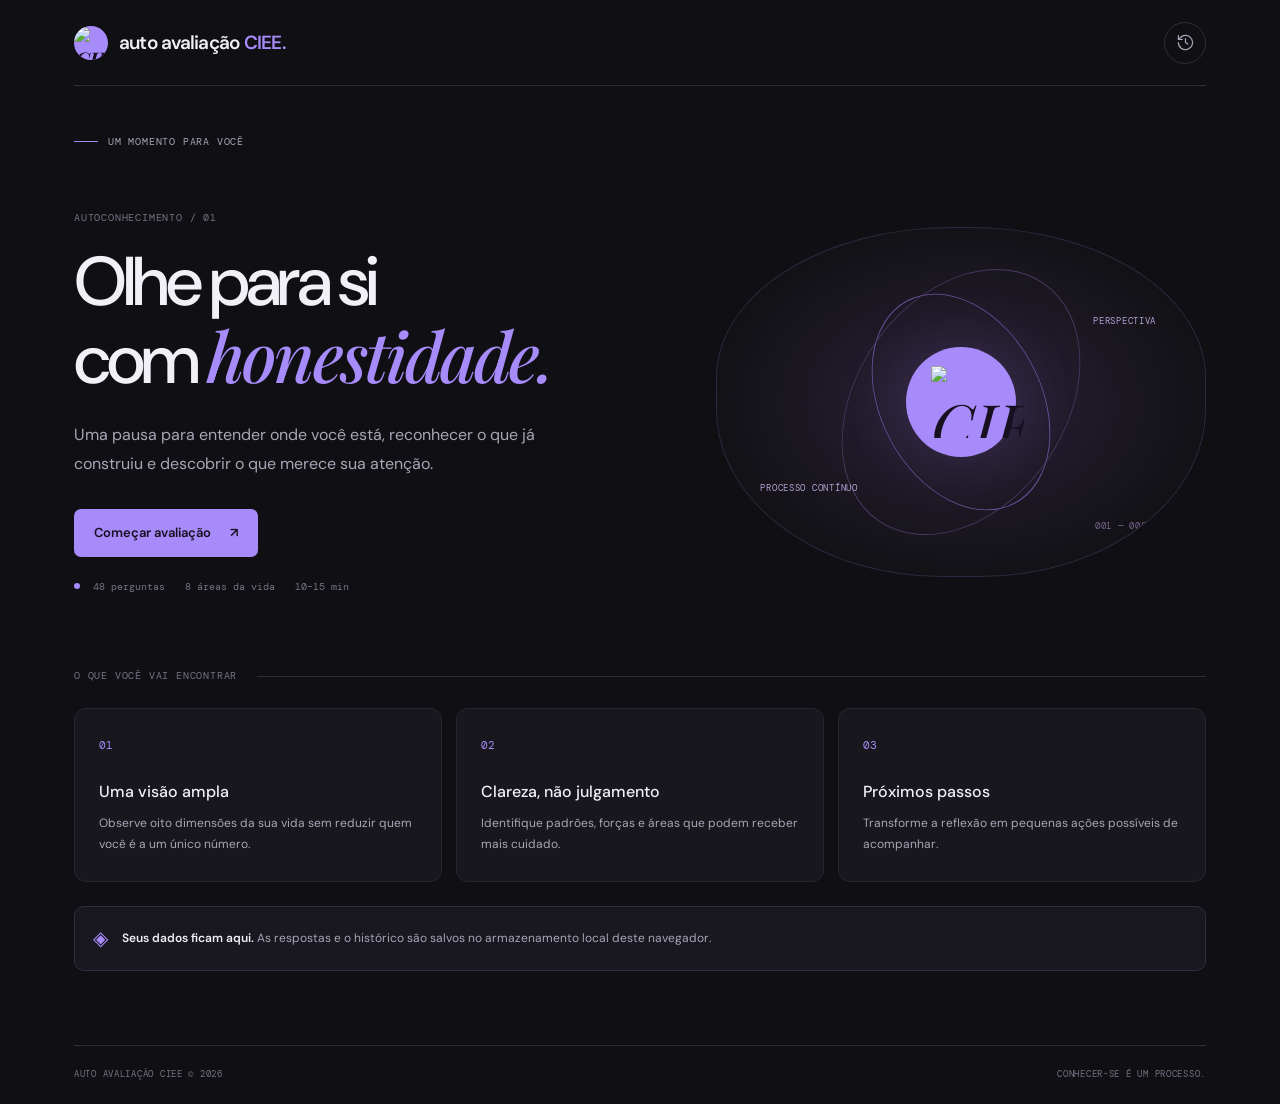
==== index.html @ 891107b3 "Add files via upload" ====
<!doctype html>
<html lang="pt-BR">
<head>
  <meta charset="utf-8">
  <meta name="viewport" content="width=device-width, initial-scale=1">
  <meta name="theme-color" content="#101114">
  <meta name="description" content="Auto avaliação CIEE: uma ferramenta para reflexão, autoconhecimento e desenvolvimento pessoal.">
<link rel="shortcut icon" type="image/x-icon" href="assets/favicon.png">
  <title>Auto avaliação CIEE</title>

  <link rel="stylesheet" href="style.css">
</head>

<body>
  <div class="app-shell">

    <!-- CABEÇALHO -->
    <header class="topbar">
      <a
        class="brand"
        href="#"
        id="brand-home"
        aria-label="Auto avaliação CIEE, início"
      >
                            <div class="art-main-circle">
                        <div class="brand-mark ">
                            <img src="assets/ciee-logo.png" alt="CIEE">
                        </div>
                    </div>
        <span>auto avaliação<span class="brand-dot"> CIEE.</span></span>
      </a>

      <button
        class="icon-button"
        id="history-shortcut"
        type="button"
        aria-label="Ver histórico"
        title="Histórico"
      >
        <svg viewBox="0 0 24 24" aria-hidden="true">
          <path d="M3 12a9 9 0 1 0 2.64-6.36L3 8"/>
          <path d="M3 3v5h5M12 7v5l3 2"/>
        </svg>
      </button>
    </header>

    <!-- CONTEÚDO PRINCIPAL -->
    <main id="app" tabindex="-1">

      <!-- TELA INICIAL -->
      <section
        class="view active"
        id="home-view"
        aria-labelledby="home-title"
      >
        <div class="eyebrow">
          <span class="eyebrow-line"></span>
          UM MOMENTO PARA VOCÊ
        </div>

        <div class="hero">

          <div class="hero-copy">
            <p class="overline">AUTOCONHECIMENTO / 01</p>

            <h1 id="home-title">
              Olhe para si<br>
              com <em>honestidade.</em>
            </h1>

            <p class="hero-description">
              Uma pausa para entender onde você está, reconhecer o que já
              construiu e descobrir o que merece sua atenção.
            </p>

            <button
              class="button button-primary"
              id="start-button"
              type="button"
            >
              Começar avaliação
              <span aria-hidden="true">↗</span>
            </button>

            <div class="meta-row">
              <span>
                <span class="meta-dot"></span>
                48 perguntas
              </span>

              <span>8 áreas da vida</span>
              <span>10–15 min</span>
            </div>
          </div>

          <!-- ELEMENTO VISUAL -->
          <div class="hero-art" aria-hidden="true">
            <div class="art-orbit orbit-one"></div>
            <div class="art-orbit orbit-two"></div>

                    <div class="art-main-circle">
                        <div class="art-core">
                            <img src="assets/ciee-logo.png" alt="CIEE">
                        </div>
                    </div>


            <span class="art-label label-top">PERSPECTIVA</span>
            <span class="art-label label-bottom">PROCESSO CONTÍNUO</span>
            <span class="art-index">001 — 008</span>
          </div>

        </div>

        <!-- BENEFÍCIOS -->
        <div class="section-divider">
          <span>O QUE VOCÊ VAI ENCONTRAR</span>
          <span class="divider-line"></span>
        </div>

        <div class="feature-grid">

          <article class="feature-card">
            <span class="feature-number">01</span>
            <h3>Uma visão ampla</h3>
            <p>
              Observe oito dimensões da sua vida sem reduzir quem você é
              a um único número.
            </p>
          </article>

          <article class="feature-card">
            <span class="feature-number">02</span>
            <h3>Clareza, não julgamento</h3>
            <p>
              Identifique padrões, forças e áreas que podem receber
              mais cuidado.
            </p>
          </article>

          <article class="feature-card">
            <span class="feature-number">03</span>
            <h3>Próximos passos</h3>
            <p>
              Transforme a reflexão em pequenas ações possíveis
              de acompanhar.
            </p>
          </article>

        </div>

        <!-- PRIVACIDADE -->
        <div class="privacy-note">
          <span class="privacy-icon">◈</span>

          <p>
            <strong>Seus dados ficam aqui.</strong>
            As respostas e o histórico são salvos no armazenamento local
            deste navegador.
          </p>
        </div>

      </section>

      <!-- TELA DE AVALIAÇÃO -->
      <section
        class="view"
        id="quiz-view"
        aria-labelledby="question-title"
      >

        <div class="quiz-topline">
          <button
            class="text-button"
            id="exit-quiz"
            type="button"
          >
            ← Sair da avaliação
          </button>

          <span class="quiz-counter" id="quiz-counter">
            01 <span>/ 48</span>
          </span>
        </div>

        <!-- PROGRESSO -->
        <div class="progress-track">
          <div class="progress-fill" id="progress-fill"></div>
        </div>

        <div class="quiz-category-row">
          <span class="category-tag" id="category-tag">
            DISCIPLINA
          </span>

          <span class="question-step" id="question-step">
            ETAPA 01 / 08
          </span>
        </div>

        <!-- PERGUNTA -->
        <div class="question-content">
          <p class="overline">REFLITA ANTES DE RESPONDER</p>

          <h1 id="question-title">
            Pergunta da avaliação
          </h1>

          <p class="question-hint" id="question-hint">
            Pense no seu comportamento habitual, não apenas no seu melhor
            ou pior dia.
          </p>
        </div>

        <!-- ALTERNATIVAS -->
        <div
          class="options-list"
          id="options-list"
          role="group"
          aria-labelledby="question-title"
        ></div>

        <!-- CONTROLES -->
        <div class="quiz-footer">

          <button
            class="button button-secondary"
            id="previous-button"
            type="button"
          >
            ← Anterior
          </button>

          <span class="autosave-label">
            <span class="meta-dot"></span>
            Resposta salva nesta sessão
          </span>

          <button
            class="button button-primary"
            id="next-button"
            type="button"
            disabled
          >
            Próxima
            <span aria-hidden="true">→</span>
          </button>

        </div>

        <p class="quiz-footnote">
          Não existem respostas perfeitas. Escolha a alternativa que
          melhor representa sua realidade.
        </p>

      </section>

      <!-- TELA DE RESULTADOS -->
      <section
        class="view"
        id="results-view"
        aria-labelledby="results-title"
      >

        <div class="results-heading">

          <div>
            <div class="eyebrow">
              <span class="eyebrow-line"></span>
              SUA REFLEXÃO, EM PERSPECTIVA
            </div>

            <p class="overline">RELATÓRIO PESSOAL</p>

            <h1 id="results-title">
              Um retrato do<br>
              <em>seu momento.</em>
            </h1>
          </div>

          <button
            class="button button-secondary print-button"
            id="print-results"
            type="button"
          >
            Imprimir / PDF ↗
          </button>

        </div>

        <!-- PONTUAÇÃO E GRÁFICO -->
        <div class="score-layout">

          <article class="score-card">
            <p class="card-kicker">ÍNDICE GERAL</p>

            <div class="score-number">
              <span id="overall-score">—</span>
              <small>/100</small>
            </div>

            <div class="score-meter">
              <div id="overall-meter"></div>
            </div>

            <h2 id="overall-label">Resultado</h2>

            <p id="overall-summary" class="muted-copy"></p>

            <p class="score-disclaimer">
              Este índice resume suas respostas; não é um diagnóstico
              nem uma medida definitiva de quem você é.
            </p>
          </article>

          <article class="chart-card">

            <div class="card-heading">
              <div>
                <p class="card-kicker">VISÃO POR ÁREA</p>
                <h2>Onde você está</h2>
              </div>

              <span class="chart-caption">0—100</span>
            </div>

            <div
              class="category-bars"
              id="category-bars"
            ></div>

          </article>

        </div>

        <!-- ANÁLISE DOS RESULTADOS -->
        <div class="section-divider">
          <span>LEITURA DOS RESULTADOS</span>
          <span class="divider-line"></span>
        </div>

        <div class="insight-grid">

          <!-- PONTOS FORTES -->
          <article class="insight-card strengths-card">
            <div class="insight-icon">↗</div>

            <p class="card-kicker">PONTOS FORTES</p>

            <h2>O que já funciona</h2>

            <div id="strengths-list"></div>
          </article>

          <!-- PONTOS DE ATENÇÃO -->
          <article class="insight-card focus-card">
            <div class="insight-icon">◎</div>

            <p class="card-kicker">PONTOS DE ATENÇÃO</p>

            <h2>Onde investir energia</h2>

            <div id="focus-list"></div>
          </article>

        </div>

        <!-- PLANO DE MELHORIA -->
        <div class="section-divider">
          <span>SEU PLANO DE MELHORIA</span>
          <span class="divider-line"></span>
        </div>

        <div class="plan-intro">
          <h2>
            Pequenos passos.<br>
            <em>Progresso real.</em>
          </h2>

          <p>
            Use estas sugestões como ponto de partida. Escolha o que faz
            sentido para sua realidade e adapte sem culpa.
          </p>
        </div>

        <div
          class="action-list"
          id="action-list"
        ></div>

        <!-- AÇÕES DOS RESULTADOS -->
        <div class="results-actions">

          <button
            class="button button-primary"
            id="save-new-evaluation"
            type="button"
          >
            Salvar e fazer nova avaliação ↗
          </button>

          <button
            class="button button-secondary"
            id="history-button"
            type="button"
          >
            Ver histórico
          </button>

          <button
            class="text-button"
            id="retake-button"
            type="button"
          >
            Refazer esta avaliação
          </button>

        </div>

      </section>

      <!-- TELA DE HISTÓRICO -->
      <section
        class="view"
        id="history-view"
        aria-labelledby="history-title"
      >

        <div class="eyebrow">
          <span class="eyebrow-line"></span>
          SEU CAMINHO
        </div>

        <div class="history-heading">

          <div>
            <p class="overline">REGISTROS LOCAIS</p>

            <h1 id="history-title">
              Seu histórico<br>
              <em>de evolução.</em>
            </h1>
          </div>

          <button
            class="text-button"
            id="back-home"
            type="button"
          >
            ← Início
          </button>

        </div>

        <p class="hero-description history-description">
          Compare seus registros ao longo do tempo. Uma avaliação é
          apenas um recorte; a evolução aparece na continuidade.
        </p>

        <!-- RESUMO DO HISTÓRICO -->
        <div
          class="history-summary"
          id="history-summary"
        ></div>

        <!-- REGISTROS -->
        <div
          class="history-list"
          id="history-list"
        ></div>

        <!-- AÇÕES DO HISTÓRICO -->
        <div class="history-bottom">

          <button
            class="button button-primary"
            id="history-new-evaluation"
            type="button"
          >
            Nova avaliação ↗
          </button>

          <button
            class="button button-secondary danger-button"
            id="clear-history"
            type="button"
          >
            Apagar histórico
          </button>

        </div>

        <p class="history-warning">
          O histórico fica neste navegador e pode ser apagado se os dados
          do site forem limpos. Não armazene informações sensíveis.
        </p>

      </section>

    </main>

    <!-- RODAPÉ -->
    <footer class="site-footer">
      <span>
        AUTO AVALIAÇÃO CIEE ©
        <span id="year"></span>
      </span>

      <span>CONHECER-SE É UM PROCESSO.</span>
    </footer>

  </div>

  <!-- NOTIFICAÇÕES -->
  <div
    class="toast"
    id="toast"
    role="status"
    aria-live="polite"
  ></div>

  <!-- JAVASCRIPT -->
  <script src="script.js"></script>

</body>
</html>
---- style.css ----
@import url('https://fonts.googleapis.com/css2?family=DM+Mono:wght@400;500&family=DM+Sans:wght@400;500;600;700&family=Playfair+Display:ital,wght@0,500;0,600;1,500;1,600&display=swap');

:root {
  --bg: #101014;
  --panel: #18171e;
  --panel-2: #211e29;
  --line: #302b3a;

  --text: #f2eff7;
  --muted: #aaa4b5;
  --quiet: #777183;

  --accent: #a78bfa;
  --accent-ink: #171020;

  --danger: #e7a39b;
  --radius: 18px;

  color-scheme: dark;
}

* {
  box-sizing: border-box;
}

html {
  scroll-behavior: smooth;
}

body {
  margin: 0;
  background: var(--bg);
  color: var(--text);
  font-family: 'DM Sans', sans-serif;
  font-size: 15px;
  line-height: 1.55;
  -webkit-font-smoothing: antialiased;
}
.brand-mark {
  width: 38px;
  height: 38px;
  display: grid;
  place-items: center;
  background: transparent;
  border-radius: 0;
  overflow: hidden;
}

.brand-mark img {
  display: block;
  width: 100%;
  height: 100%;
  object-fit: contain;
}

.art-core {
  width: 110px;
  height: 110px;
  border-radius: 50%;
  background: var(--accent);
  display: grid;
  place-items: center;
  box-shadow: 0 0 75px #a78bfa22;
  z-index: 1;
}

.art-core img {
  width: 65%;
  height: 65%;
  object-fit: contain;
}
button,
a {
  font: inherit;
}

button {
  cursor: pointer;
}

button:focus-visible,
a:focus-visible {
  outline: 2px solid var(--accent);
  outline-offset: 4px;
}

.app-shell {
  max-width: 1240px;
  margin: 0 auto;
  padding: 0 54px;
  min-height: 100vh;
  display: flex;
  flex-direction: column;
}

/* CABEÇALHO */

.topbar {
  height: 86px;
  display: flex;
  align-items: center;
  justify-content: space-between;
  border-bottom: 1px solid var(--line);
}

.brand {
  display: inline-flex;
  align-items: center;
  gap: 11px;
  color: var(--text);
  text-decoration: none;
  font-weight: 600;
  letter-spacing: -.04em;
  font-size: 19px;
}

.brand-mark {
  width: 34px;
  height: 34px;
  display: grid;
  place-items: center;
  background: var(--accent);
  color: var(--accent-ink);
  border-radius: 50%;
  font-family: 'Playfair Display', serif;
  font-size: 23px;
  font-style: italic;
}

.brand-dot {
  color: var(--accent);
}

.icon-button {
  display: grid;
  place-items: center;
  width: 42px;
  height: 42px;
  border-radius: 50%;
  border: 1px solid var(--line);
  color: var(--muted);
  background: transparent;
}

.icon-button:hover {
  border-color: var(--accent);
  color: var(--accent);
}

.icon-button svg {
  width: 19px;
  fill: none;
  stroke: currentColor;
  stroke-width: 1.5;
  stroke-linecap: round;
  stroke-linejoin: round;
}

/* ESTRUTURA */

main {
  flex: 1;
  outline: none;
}

.view {
  display: none;
  padding: 48px 0 74px;
  animation: enter .32s ease both;
}

.view.active {
  display: block;
}

@keyframes enter {
  from {
    opacity: 0;
    transform: translateY(7px);
  }

  to {
    opacity: 1;
    transform: translateY(0);
  }
}

/* TIPOGRAFIA */

.eyebrow,
.overline,
.card-kicker,
.section-divider,
.meta-row,
.quiz-counter,
.question-step,
.category-tag,
.art-label,
.art-index,
.site-footer,
.chart-caption {
  font-family: 'DM Mono', monospace;
  letter-spacing: .08em;
  font-size: 10px;
}

.eyebrow {
  color: var(--muted);
  display: flex;
  align-items: center;
  gap: 10px;
}

.eyebrow-line {
  width: 24px;
  height: 1px;
  background: var(--accent);
  display: inline-block;
}

.overline {
  color: var(--quiet);
  margin: 0 0 20px;
}

h1,
h2,
h3,
p {
  margin-top: 0;
}

h1 {
  font-size: clamp(42px, 5.4vw, 69px);
  line-height: 1.06;
  letter-spacing: -.055em;
  font-weight: 500;
  margin: 0 0 25px;
}

h1 em,
.plan-intro h2 em,
.history-heading h1 em {
  font-family: 'Playfair Display', serif;
  font-weight: 500;
  color: var(--accent);
  letter-spacing: -.04em;
}

.hero-description {
  max-width: 465px;
  color: var(--muted);
  font-size: 16px;
  line-height: 1.8;
  margin-bottom: 30px;
}

/* BOTÕES */

.button {
  min-height: 48px;
  border-radius: 7px;
  border: 1px solid transparent;
  padding: 0 19px;
  display: inline-flex;
  align-items: center;
  justify-content: center;
  gap: 19px;
  font-weight: 600;
  font-size: 13px;
  transition:
    background .18s,
    border-color .18s,
    transform .18s;
}

.button:hover:not(:disabled) {
  transform: translateY(-1px);
}

.button-primary {
  background: var(--accent);
  color: var(--accent-ink);
}

.button-primary:hover:not(:disabled) {
  background: #c4b5fd;
}

.button-secondary {
  border-color: var(--line);
  background: transparent;
  color: var(--text);
}

.button-secondary:hover:not(:disabled) {
  border-color: #81758f;
}

.button:disabled {
  opacity: .35;
  cursor: not-allowed;
}

.text-button {
  border: 0;
  padding: 7px 0;
  background: transparent;
  color: var(--muted);
  font-size: 12px;
}

.text-button:hover {
  color: var(--accent);
}

/* TELA INICIAL */

.hero {
  display: grid;
  grid-template-columns: 1.1fr .9fr;
  align-items: center;
  gap: 42px;
  padding: 60px 0 74px;
}

.meta-row {
  display: flex;
  gap: 20px;
  flex-wrap: wrap;
  margin-top: 22px;
  color: var(--quiet);
  letter-spacing: 0;
  font-size: 10px;
}

.meta-dot {
  display: inline-block;
  width: 6px;
  height: 6px;
  background: var(--accent);
  border-radius: 50%;
  margin-right: 7px;
  vertical-align: 1px;
}

/* ILUSTRAÇÃO CENTRAL */

.hero-art {
  position: relative;
  min-height: 350px;
  display: grid;
  place-items: center;
  overflow: hidden;
  background: radial-gradient(
    ellipse at center,
    #302442 0,
    #1d1925 40%,
    #121115 74%
  );
  border: 1px solid #30263d;
  border-radius: 48% 48% 46% 46% / 43% 43% 48% 48%;
}

.art-orbit {
  position: absolute;
  width: 230px;
  height: 230px;
  border: 1px solid #7255a5;
  border-radius: 50%;
  transform: rotate(-28deg) scaleX(.7);
}

.orbit-two {
  width: 290px;
  height: 290px;
  border-color: #49375f;
  transform: rotate(35deg) scaleX(.72);
}

.art-core {
  width: 110px;
  height: 110px;
  border-radius: 50%;
  background: var(--accent);
  color: var(--accent-ink);
  display: grid;
  place-items: center;
  font: italic 64px 'Playfair Display', serif;
  box-shadow: 0 0 75px #a78bfa22;
  z-index: 1;
}

.art-label,
.art-index {
  position: absolute;
  color: #b5a0d5;
  font-size: 9px;
}

.label-top {
  top: 25%;
  right: 10%;
}

.label-bottom {
  bottom: 23%;
  left: 9%;
}

.art-index {
  right: 12%;
  bottom: 12%;
  color: #77658f;
}

/* DIVISORES */

.section-divider {
  display: flex;
  align-items: center;
  gap: 20px;
  color: var(--quiet);
  margin: 0 0 24px;
}

.divider-line {
  height: 1px;
  background: var(--line);
  flex: 1;
}

/* CARTÕES INFORMATIVOS */

.feature-grid {
  display: grid;
  grid-template-columns: repeat(3, 1fr);
  gap: 14px;
}

.feature-card {
  padding: 24px 24px 20px;
  background: var(--panel);
  border: 1px solid #292532;
  border-radius: 12px;
  min-height: 174px;
}

.feature-number {
  font: 11px 'DM Mono', monospace;
  color: var(--accent);
}

.feature-card h3 {
  font-size: 16px;
  font-weight: 500;
  margin: 24px 0 8px;
}

.feature-card p {
  color: var(--muted);
  font-size: 12px;
  line-height: 1.75;
  margin: 0;
}

/* PRIVACIDADE */

.privacy-note {
  margin-top: 24px;
  display: flex;
  align-items: center;
  gap: 14px;
  padding: 16px 18px;
  background: #19171f;
  border: 1px solid #352b43;
  border-radius: 10px;
}

.privacy-icon {
  color: var(--accent);
  font-size: 20px;
}

.privacy-note p {
  margin: 0;
  color: var(--muted);
  font-size: 12px;
}

.privacy-note strong {
  color: var(--text);
  font-weight: 600;
}

/* RODAPÉ */

.site-footer {
  border-top: 1px solid var(--line);
  padding: 22px 0;
  color: var(--quiet);
  display: flex;
  justify-content: space-between;
  font-size: 9px;
}

/* AVALIAÇÃO */

.quiz-topline {
  display: flex;
  align-items: center;
  justify-content: space-between;
  margin-bottom: 18px;
}

.quiz-counter {
  color: var(--text);
  font-size: 12px;
}

.quiz-counter span {
  color: var(--quiet);
}

.progress-track {
  height: 3px;
  background: #302b3a;
  border-radius: 4px;
  overflow: hidden;
}

.progress-fill {
  width: 0;
  height: 100%;
  background: var(--accent);
  transition: width .25s ease;
}

.quiz-category-row {
  display: flex;
  justify-content: space-between;
  align-items: center;
  margin-top: 38px;
}

.category-tag {
  background: #2b2238;
  color: var(--accent);
  border-radius: 4px;
  padding: 7px 9px;
  font-size: 9px;
}

.question-step {
  color: var(--quiet);
  font-size: 9px;
}

.question-content {
  max-width: 720px;
  padding: 48px 0 26px;
}

.question-content .overline {
  margin-bottom: 14px;
}

.question-content h1 {
  max-width: 700px;
  font-size: clamp(29px, 4.3vw, 46px);
  line-height: 1.2;
  letter-spacing: -.04em;
  margin-bottom: 16px;
}

.question-hint {
  color: var(--muted);
  font-size: 13px;
  margin: 0;
}

/* ALTERNATIVAS */

.options-list {
  display: grid;
  gap: 10px;
  max-width: 760px;
}

.option-card {
  display: flex;
  align-items: center;
  gap: 16px;
  width: 100%;
  padding: 17px 18px;
  text-align: left;
  color: var(--text);
  background: var(--panel);
  border: 1px solid var(--line);
  border-radius: 9px;
  transition:
    border-color .15s,
    background .15s;
}

.option-card:hover {
  border-color: #81758f;
}

.option-card.selected {
  border-color: var(--accent);
  background: #241d30;
}

.option-letter {
  flex: 0 0 30px;
  width: 30px;
  height: 30px;
  display: grid;
  place-items: center;
  border: 1px solid #41394d;
  border-radius: 6px;
  color: var(--muted);
  font: 11px 'DM Mono', monospace;
}

.option-card.selected .option-letter {
  background: var(--accent);
  border-color: var(--accent);
  color: var(--accent-ink);
}

.option-text {
  font-size: 13px;
  line-height: 1.6;
  flex: 1;
}

.option-check {
  color: var(--accent);
  font-size: 18px;
  opacity: 0;
}

.option-card.selected .option-check {
  opacity: 1;
}

/* RODAPÉ DA AVALIAÇÃO */

.quiz-footer {
  max-width: 760px;
  display: flex;
  align-items: center;
  justify-content: space-between;
  gap: 12px;
  margin-top: 26px;
}

.autosave-label {
  color: var(--quiet);
  font-size: 10px;
}

.quiz-footnote {
  margin-top: 26px;
  color: var(--quiet);
  font-size: 11px;
}

/* RESULTADOS */

.results-heading,
.history-heading {
  display: flex;
  justify-content: space-between;
  align-items: flex-end;
  gap: 24px;
  margin-bottom: 35px;
}

.results-heading h1,
.history-heading h1 {
  font-size: clamp(38px, 5vw, 59px);
  margin-bottom: 0;
}

.results-heading .overline,
.history-heading .overline {
  margin-bottom: 13px;
}

.print-button {
  flex-shrink: 0;
  margin-bottom: 4px;
}

/* PONTUAÇÃO E GRÁFICOS */

.score-layout {
  display: grid;
  grid-template-columns: .8fr 1.2fr;
  gap: 14px;
}

.score-card,
.chart-card {
  background: var(--panel);
  border: 1px solid #302b3a;
  border-radius: 13px;
  padding: 26px;
}

.card-kicker {
  color: var(--quiet);
  font-size: 9px;
  margin: 0 0 18px;
}

.score-number {
  display: flex;
  align-items: baseline;
  gap: 7px;
  font-size: clamp(52px, 6vw, 76px);
  line-height: 1.1;
  letter-spacing: -.07em;
  font-weight: 500;
}

.score-number small {
  color: var(--quiet);
  font: 13px 'DM Mono', monospace;
  letter-spacing: 0;
}

.score-meter {
  height: 4px;
  background: #35303f;
  margin: 21px 0 20px;
  border-radius: 3px;
  overflow: hidden;
}

.score-meter div {
  width: 0;
  height: 100%;
  background: var(--accent);
  transition: width .5s;
}

.score-card h2 {
  font-size: 17px;
  font-weight: 500;
  margin: 0 0 8px;
}

.muted-copy {
  color: var(--muted);
  font-size: 12px;
  line-height: 1.75;
}

.score-disclaimer {
  padding-top: 15px;
  margin: 18px 0 0;
  border-top: 1px solid var(--line);
  color: var(--quiet);
  font-size: 10px;
  line-height: 1.7;
}

.card-heading {
  display: flex;
  align-items: flex-start;
  justify-content: space-between;
}

.card-heading .card-kicker {
  margin-bottom: 8px;
}

.card-heading h2 {
  font-size: 18px;
  font-weight: 500;
  margin: 0 0 22px;
}

.chart-caption {
  color: var(--quiet);
  font-size: 9px;
}

.category-bars {
  display: grid;
  gap: 15px;
}

.bar-row {
  display: grid;
  grid-template-columns: minmax(120px, 1fr) minmax(90px, 1.5fr) 35px;
  gap: 12px;
  align-items: center;
}

.bar-name {
  font-size: 11px;
  color: #d8d3df;
}

.bar-track {
  height: 5px;
  background: #35303f;
  border-radius: 4px;
  overflow: hidden;
}

.bar-fill {
  height: 100%;
  width: 0;
  background: var(--accent);
  border-radius: 4px;
  transition: width .5s;
}

.bar-score {
  text-align: right;
  color: var(--muted);
  font: 10px 'DM Mono', monospace;
}

.results-heading + .score-layout + .section-divider {
  margin-top: 42px;
}

/* PONTOS FORTES E DE ATENÇÃO */

.insight-grid {
  display: grid;
  grid-template-columns: 1fr 1fr;
  gap: 14px;
}

.insight-card {
  position: relative;
  background: var(--panel);
  border: 1px solid #302b3a;
  border-radius: 13px;
  padding: 25px;
}

.insight-icon {
  position: absolute;
  right: 23px;
  top: 20px;
  font-size: 22px;
  color: var(--accent);
}

.focus-card .insight-icon {
  color: #c4a7ed;
}

.insight-card .card-kicker {
  margin-bottom: 7px;
}

.insight-card h2 {
  font-size: 18px;
  font-weight: 500;
  margin: 0 0 22px;
}

.insight-item {
  border-top: 1px solid var(--line);
  padding: 15px 0 0;
  margin-top: 14px;
}

.insight-item h3 {
  font-size: 13px;
  font-weight: 600;
  margin: 0 0 6px;
}

.insight-item p {
  color: var(--muted);
  font-size: 11px;
  line-height: 1.75;
  margin: 0;
}

.empty-insight {
  color: var(--muted);
  font-size: 12px;
}

/* PLANO DE MELHORIA */

.plan-intro {
  display: flex;
  justify-content: space-between;
  align-items: flex-end;
  gap: 25px;
  margin-bottom: 24px;
}

.plan-intro h2 {
  font-size: 30px;
  line-height: 1.15;
  font-weight: 500;
  letter-spacing: -.04em;
  margin: 0;
}

.plan-intro p {
  max-width: 390px;
  color: var(--muted);
  font-size: 12px;
  line-height: 1.8;
  margin: 0;
}

.action-list {
  display: grid;
  gap: 10px;
}

.action-card {
  display: grid;
  grid-template-columns: 42px 1fr;
  gap: 16px;
  padding: 19px;
  background: var(--panel);
  border: 1px solid #302b3a;
  border-radius: 10px;
}

.action-number {
  width: 36px;
  height: 36px;
  display: grid;
  place-items: center;
  background: #2b2238;
  border-radius: 50%;
  color: var(--accent);
  font: 11px 'DM Mono', monospace;
}

.action-card h3 {
  font-size: 13px;
  font-weight: 600;
  margin: 1px 0 6px;
}

.action-card p {
  color: var(--muted);
  font-size: 11px;
  line-height: 1.75;
  margin: 0;
}

.action-meta {
  display: inline-block;
  margin-top: 9px;
  color: var(--quiet);
  font: 9px 'DM Mono', monospace;
  letter-spacing: .05em;
  text-transform: uppercase;
}

.results-actions {
  display: flex;
  flex-wrap: wrap;
  align-items: center;
  gap: 12px;
  margin-top: 30px;
}

/* HISTÓRICO */

.history-description {
  margin-top: -12px;
}

.history-summary {
  display: grid;
  grid-template-columns: repeat(3, 1fr);
  gap: 12px;
  margin: 30px 0 25px;
}

.history-stat {
  padding: 20px;
  background: var(--panel);
  border: 1px solid #302b3a;
  border-radius: 10px;
}

.history-stat span {
  display: block;
  color: var(--quiet);
  font: 9px 'DM Mono', monospace;
  text-transform: uppercase;
  letter-spacing: .08em;
  margin-bottom: 11px;
}

.history-stat strong {
  font-size: 28px;
  font-weight: 500;
  letter-spacing: -.04em;
}

.history-stat small {
  display: block;
  color: var(--muted);
  font-size: 10px;
  margin-top: 5px;
}

.history-list {
  display: grid;
  gap: 10px;
}

.history-entry {
  display: grid;
  grid-template-columns: 1fr auto auto;
  gap: 22px;
  align-items: center;
  padding: 18px 20px;
  background: var(--panel);
  border: 1px solid #302b3a;
  border-radius: 10px;
}

.history-date {
  color: var(--muted);
  font-size: 12px;
  margin: 0 0 4px;
}

.history-sub {
  color: var(--quiet);
  font-size: 10px;
  margin: 0;
}

.history-score {
  font: 22px 'DM Mono', monospace;
}

.history-score small {
  color: var(--quiet);
  font-size: 10px;
}

.history-entry-actions {
  display: flex;
  align-items: center;
  gap: 12px;
}

.small-button {
  border: 1px solid var(--line);
  color: var(--muted);
  background: transparent;
  border-radius: 6px;
  padding: 8px 10px;
  font-size: 10px;
}

.small-button:hover {
  border-color: var(--accent);
  color: var(--accent);
}

.small-button.delete:hover {
  border-color: var(--danger);
  color: var(--danger);
}

.history-empty {
  padding: 45px 20px;
  text-align: center;
  background: var(--panel);
  border: 1px dashed #453b52;
  border-radius: 12px;
}

.history-empty h2 {
  font-size: 18px;
  font-weight: 500;
}

.history-empty p {
  max-width: 360px;
  margin: 0 auto;
  color: var(--muted);
  font-size: 12px;
  line-height: 1.8;
}

.history-bottom {
  display: flex;
  gap: 12px;
  margin-top: 25px;
}

.danger-button {
  color: var(--danger);
}

.history-warning {
  color: var(--quiet);
  font-size: 10px;
  margin-top: 20px;
}

/* NOTIFICAÇÕES */

.toast {
  position: fixed;
  left: 50%;
  bottom: 24px;
  z-index: 20;
  transform: translate(-50%, 20px);
  opacity: 0;
  pointer-events: none;
  padding: 12px 17px;
  border: 1px solid #514064;
  border-radius: 8px;
  color: var(--text);
  background: #211b2b;
  font-size: 12px;
  transition:
    opacity .2s,
    transform .2s;
  max-width: calc(100vw - 30px);
  text-align: center;
}

.toast.show {
  opacity: 1;
  transform: translate(-50%, 0);
}

/* TABLETS */

@media (max-width: 850px) {
  .app-shell {
    padding: 0 30px;
  }

  .hero {
    gap: 20px;
  }

  .hero-art {
    min-height: 300px;
  }

  .score-layout {
    grid-template-columns: 1fr;
  }

  .bar-row {
    grid-template-columns: minmax(125px, 1fr) minmax(80px, 1.6fr) 32px;
  }
}

/* CELULARES */

@media (max-width: 620px) {
  .app-shell {
    padding: 0 19px;
  }

  .topbar {
    height: 69px;
  }

  .view {
    padding: 31px 0 45px;
  }

  .hero {
    display: flex;
    flex-direction: column;
    align-items: stretch;
    gap: 30px;
    padding: 43px 0 49px;
  }

  h1 {
    font-size: clamp(42px, 12vw, 57px);
  }

  .hero-description {
    font-size: 14px;
  }

  .hero-art {
    min-height: 250px;
    border-radius: 45% 45% 42% 42% / 43% 43% 48% 48%;
  }

  .art-orbit {
    width: 185px;
    height: 185px;
  }

  .orbit-two {
    width: 235px;
    height: 235px;
  }

  .art-core {
    width: 85px;
    height: 85px;
    font-size: 50px;
  }

  .feature-grid {
    grid-template-columns: 1fr;
    gap: 10px;
  }

  .feature-card {
    min-height: auto;
    padding: 18px;
  }

  .feature-card h3 {
    margin-top: 13px;
  }

  .privacy-note {
    align-items: flex-start;
  }

  .site-footer {
    gap: 12px;
    font-size: 8px;
  }

  .quiz-category-row {
    margin-top: 27px;
  }

  .question-content {
    padding: 36px 0 22px;
  }

  .question-content h1 {
    font-size: clamp(29px, 8vw, 39px);
  }

  .option-card {
    padding: 14px 12px;
    gap: 12px;
  }

  .option-text {
    font-size: 12px;
  }

  .quiz-footer {
    display: grid;
    grid-template-columns: 1fr 1fr;
  }

  .autosave-label {
    grid-column: 1 / -1;
    grid-row: 1;
    text-align: center;
  }

  .quiz-footer .button {
    width: 100%;
    gap: 8px;
    padding: 0 10px;
  }

  .results-heading,
  .history-heading {
    align-items: flex-start;
    flex-direction: column;
    gap: 20px;
  }

  .results-heading h1,
  .history-heading h1 {
    font-size: 44px;
  }

  .print-button {
    margin: 0;
  }

  .score-card,
  .chart-card,
  .insight-card {
    padding: 20px;
  }

  .bar-row {
    grid-template-columns: minmax(105px, 1fr) minmax(65px, 1fr) 28px;
    gap: 8px;
  }

  .bar-name {
    font-size: 10px;
  }

  .insight-grid {
    grid-template-columns: 1fr;
  }

  .plan-intro {
    display: block;
  }

  .plan-intro h2 {
    font-size: 29px;
    margin-bottom: 14px;
  }

  .action-card {
    grid-template-columns: 34px 1fr;
    gap: 12px;
    padding: 15px;
  }

  .action-number {
    width: 31px;
    height: 31px;
  }

  .results-actions {
    display: grid;
    grid-template-columns: 1fr;
  }

  .results-actions .button {
    width: 100%;
  }

  .results-actions .text-button {
    justify-self: center;
  }

  .history-summary {
    gap: 8px;
  }

  .history-stat {
    padding: 13px 10px;
  }

  .history-stat strong {
    font-size: 22px;
  }

  .history-stat span {
    font-size: 8px;
    line-height: 1.5;
  }

  .history-entry {
    grid-template-columns: 1fr auto;
    gap: 12px;
    padding: 15px;
  }

  .history-entry-actions {
    grid-column: 1 / -1;
    justify-content: flex-end;
  }

  .history-bottom {
    display: grid;
    grid-template-columns: 1fr;
  }
}

/* ACESSIBILIDADE: REDUÇÃO DE MOVIMENTO */

@media (prefers-reduced-motion: reduce) {
  *,
  *::before,
  *::after {
    scroll-behavior: auto !important;
    animation-duration: .01ms !important;
    transition-duration: .01ms !important;
  }
}

/* IMPRESSÃO E EXPORTAÇÃO PARA PDF */

@media print {
  body {
    background: white;
    color: #171717;
  }

  .app-shell {
    max-width: none;
    padding: 0;
  }

  .topbar,
  .site-footer,
  .results-actions,
  .print-button,
  .toast {
    display: none !important;
  }

  .view {
    display: none !important;
  }

  #results-view {
    display: block !important;
    padding: 0;
  }

  .score-card,
  .chart-card,
  .insight-card,
  .action-card {
    background: white;
    border: 1px solid #ddd;
    break-inside: avoid;
  }

  .muted-copy,
  .insight-item p,
  .action-card p,
  .plan-intro p,
  .score-disclaimer,
  .bar-name,
  .history-warning {
    color: #444;
  }

  .score-number,
  h1,
  h2,
  h3 {
    color: #111;
  }

  h1 em,
  .plan-intro h2 em {
    color: #7251a3;
  }

  .section-divider {
    margin-top: 25px;
  }

  .bar-track,
  .score-meter {
    background: #ddd;
  }

  .bar-fill,
  .score-meter div {
    background: #7251a3;
  }
}
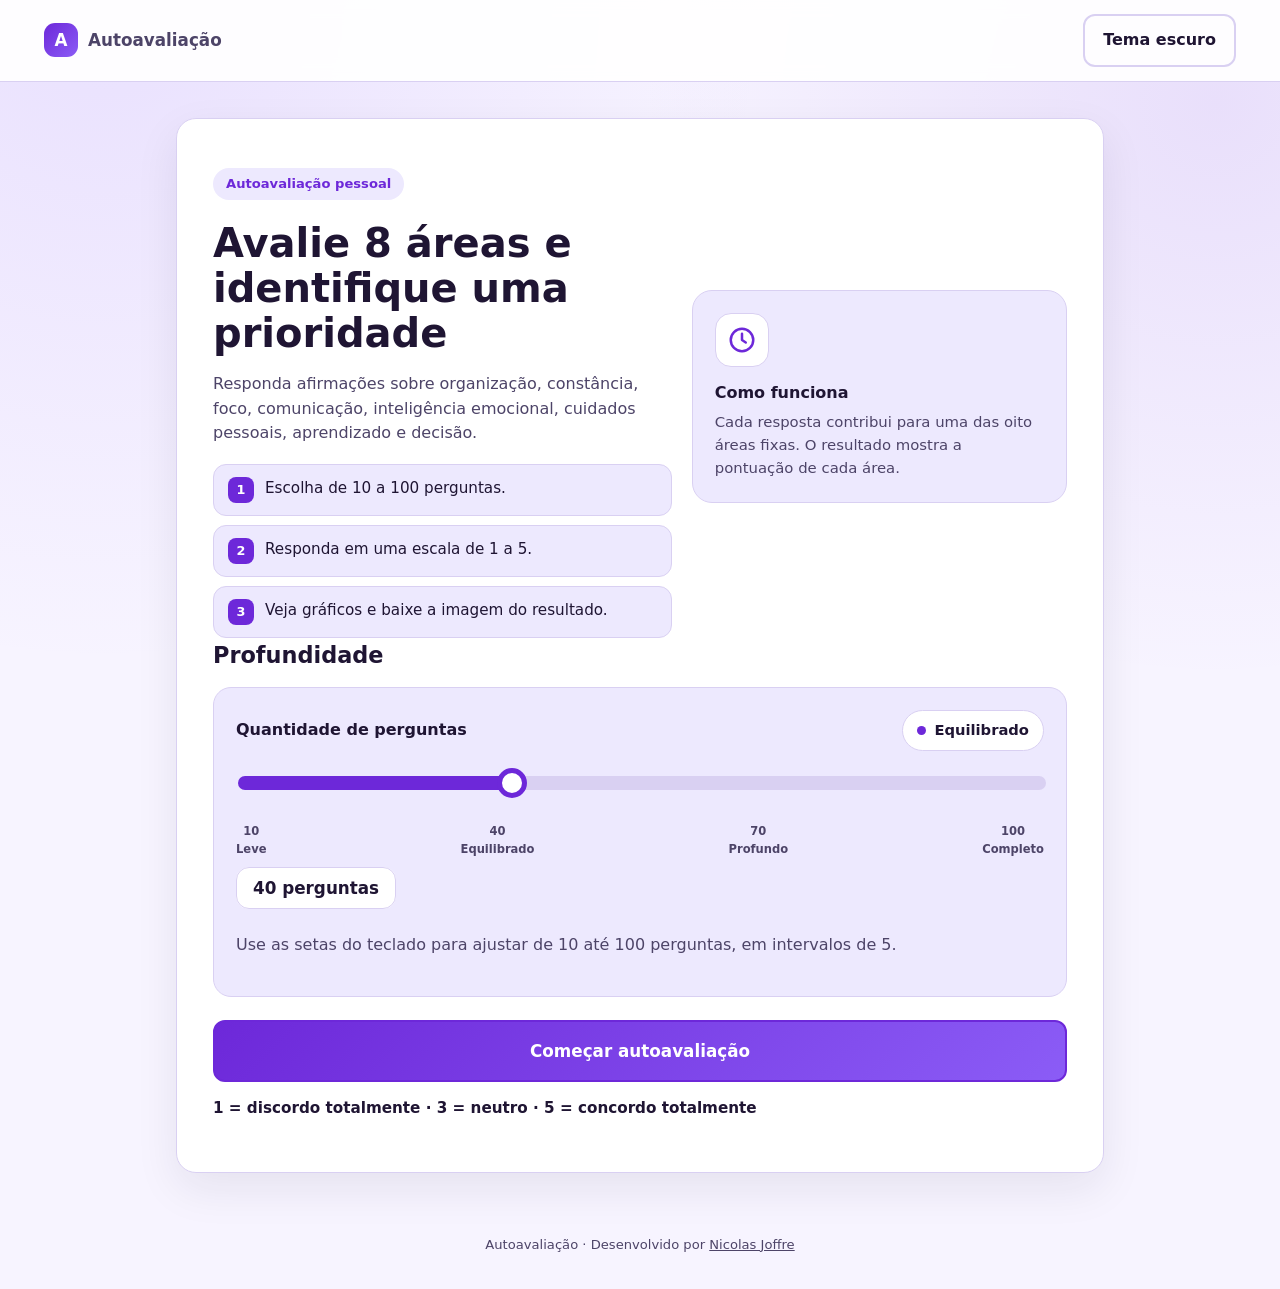
==== commit c11eca94: "Add files via upload" ====
--- a/index.html
+++ b/index.html
@@ -1,526 +1,1955 @@
-<!doctype html>
-<html lang="pt-BR">
-<head>
-  <meta charset="utf-8">
-  <meta name="viewport" content="width=device-width, initial-scale=1">
-  <meta name="theme-color" content="#101114">
-  <meta name="description" content="Auto avaliação CIEE: uma ferramenta para reflexão, autoconhecimento e desenvolvimento pessoal.">
-<link rel="shortcut icon" type="image/x-icon" href="assets/favicon.png">
-  <title>Auto avaliação CIEE</title>
-
-  <link rel="stylesheet" href="style.css">
-</head>
-
-<body>
-  <div class="app-shell">
-
-    <!-- CABEÇALHO -->
-    <header class="topbar">
-      <a
-        class="brand"
-        href="#"
-        id="brand-home"
-        aria-label="Auto avaliação CIEE, início"
-      >
-                            <div class="art-main-circle">
-                        <div class="brand-mark ">
-                            <img src="assets/ciee-logo.png" alt="CIEE">
-                        </div>
-                    </div>
-        <span>auto avaliação<span class="brand-dot"> CIEE.</span></span>
-      </a>
-
-      <button
-        class="icon-button"
-        id="history-shortcut"
-        type="button"
-        aria-label="Ver histórico"
-        title="Histórico"
-      >
-        <svg viewBox="0 0 24 24" aria-hidden="true">
-          <path d="M3 12a9 9 0 1 0 2.64-6.36L3 8"/>
-          <path d="M3 3v5h5M12 7v5l3 2"/>
-        </svg>
-      </button>
-    </header>
-
-    <!-- CONTEÚDO PRINCIPAL -->
-    <main id="app" tabindex="-1">
-
-      <!-- TELA INICIAL -->
-      <section
-        class="view active"
-        id="home-view"
-        aria-labelledby="home-title"
-      >
-        <div class="eyebrow">
-          <span class="eyebrow-line"></span>
-          UM MOMENTO PARA VOCÊ
-        </div>
-
-        <div class="hero">
-
-          <div class="hero-copy">
-            <p class="overline">AUTOCONHECIMENTO / 01</p>
-
-            <h1 id="home-title">
-              Olhe para si<br>
-              com <em>honestidade.</em>
-            </h1>
-
-            <p class="hero-description">
-              Uma pausa para entender onde você está, reconhecer o que já
-              construiu e descobrir o que merece sua atenção.
-            </p>
-
-            <button
-              class="button button-primary"
-              id="start-button"
-              type="button"
-            >
-              Começar avaliação
-              <span aria-hidden="true">↗</span>
-            </button>
-
-            <div class="meta-row">
-              <span>
-                <span class="meta-dot"></span>
-                48 perguntas
-              </span>
-
-              <span>8 áreas da vida</span>
-              <span>10–15 min</span>
-            </div>
-          </div>
-
-          <!-- ELEMENTO VISUAL -->
-          <div class="hero-art" aria-hidden="true">
-            <div class="art-orbit orbit-one"></div>
-            <div class="art-orbit orbit-two"></div>
-
-                    <div class="art-main-circle">
-                        <div class="art-core">
-                            <img src="assets/ciee-logo.png" alt="CIEE">
-                        </div>
-                    </div>
-
-
-            <span class="art-label label-top">PERSPECTIVA</span>
-            <span class="art-label label-bottom">PROCESSO CONTÍNUO</span>
-            <span class="art-index">001 — 008</span>
-          </div>
-
-        </div>
-
-        <!-- BENEFÍCIOS -->
-        <div class="section-divider">
-          <span>O QUE VOCÊ VAI ENCONTRAR</span>
-          <span class="divider-line"></span>
-        </div>
-
-        <div class="feature-grid">
-
-          <article class="feature-card">
-            <span class="feature-number">01</span>
-            <h3>Uma visão ampla</h3>
-            <p>
-              Observe oito dimensões da sua vida sem reduzir quem você é
-              a um único número.
-            </p>
-          </article>
-
-          <article class="feature-card">
-            <span class="feature-number">02</span>
-            <h3>Clareza, não julgamento</h3>
-            <p>
-              Identifique padrões, forças e áreas que podem receber
-              mais cuidado.
-            </p>
-          </article>
-
-          <article class="feature-card">
-            <span class="feature-number">03</span>
-            <h3>Próximos passos</h3>
-            <p>
-              Transforme a reflexão em pequenas ações possíveis
-              de acompanhar.
-            </p>
-          </article>
-
-        </div>
-
-        <!-- PRIVACIDADE -->
-        <div class="privacy-note">
-          <span class="privacy-icon">◈</span>
-
-          <p>
-            <strong>Seus dados ficam aqui.</strong>
-            As respostas e o histórico são salvos no armazenamento local
-            deste navegador.
-          </p>
-        </div>
-
-      </section>
-
-      <!-- TELA DE AVALIAÇÃO -->
-      <section
-        class="view"
-        id="quiz-view"
-        aria-labelledby="question-title"
-      >
-
-        <div class="quiz-topline">
-          <button
-            class="text-button"
-            id="exit-quiz"
-            type="button"
-          >
-            ← Sair da avaliação
-          </button>
-
-          <span class="quiz-counter" id="quiz-counter">
-            01 <span>/ 48</span>
-          </span>
-        </div>
-
-        <!-- PROGRESSO -->
-        <div class="progress-track">
-          <div class="progress-fill" id="progress-fill"></div>
-        </div>
-
-        <div class="quiz-category-row">
-          <span class="category-tag" id="category-tag">
-            DISCIPLINA
-          </span>
-
-          <span class="question-step" id="question-step">
-            ETAPA 01 / 08
-          </span>
-        </div>
-
-        <!-- PERGUNTA -->
-        <div class="question-content">
-          <p class="overline">REFLITA ANTES DE RESPONDER</p>
-
-          <h1 id="question-title">
-            Pergunta da avaliação
-          </h1>
-
-          <p class="question-hint" id="question-hint">
-            Pense no seu comportamento habitual, não apenas no seu melhor
-            ou pior dia.
-          </p>
-        </div>
-
-        <!-- ALTERNATIVAS -->
-        <div
-          class="options-list"
-          id="options-list"
-          role="group"
-          aria-labelledby="question-title"
-        ></div>
-
-        <!-- CONTROLES -->
-        <div class="quiz-footer">
-
-          <button
-            class="button button-secondary"
-            id="previous-button"
-            type="button"
-          >
-            ← Anterior
-          </button>
-
-          <span class="autosave-label">
-            <span class="meta-dot"></span>
-            Resposta salva nesta sessão
-          </span>
-
-          <button
-            class="button button-primary"
-            id="next-button"
-            type="button"
-            disabled
-          >
-            Próxima
-            <span aria-hidden="true">→</span>
-          </button>
-
-        </div>
-
-        <p class="quiz-footnote">
-          Não existem respostas perfeitas. Escolha a alternativa que
-          melhor representa sua realidade.
-        </p>
-
-      </section>
-
-      <!-- TELA DE RESULTADOS -->
-      <section
-        class="view"
-        id="results-view"
-        aria-labelledby="results-title"
-      >
-
-        <div class="results-heading">
-
-          <div>
-            <div class="eyebrow">
-              <span class="eyebrow-line"></span>
-              SUA REFLEXÃO, EM PERSPECTIVA
-            </div>
-
-            <p class="overline">RELATÓRIO PESSOAL</p>
-
-            <h1 id="results-title">
-              Um retrato do<br>
-              <em>seu momento.</em>
-            </h1>
-          </div>
-
-          <button
-            class="button button-secondary print-button"
-            id="print-results"
-            type="button"
-          >
-            Imprimir / PDF ↗
-          </button>
-
-        </div>
-
-        <!-- PONTUAÇÃO E GRÁFICO -->
-        <div class="score-layout">
-
-          <article class="score-card">
-            <p class="card-kicker">ÍNDICE GERAL</p>
-
-            <div class="score-number">
-              <span id="overall-score">—</span>
-              <small>/100</small>
-            </div>
-
-            <div class="score-meter">
-              <div id="overall-meter"></div>
-            </div>
-
-            <h2 id="overall-label">Resultado</h2>
-
-            <p id="overall-summary" class="muted-copy"></p>
-
-            <p class="score-disclaimer">
-              Este índice resume suas respostas; não é um diagnóstico
-              nem uma medida definitiva de quem você é.
-            </p>
-          </article>
-
-          <article class="chart-card">
-
-            <div class="card-heading">
-              <div>
-                <p class="card-kicker">VISÃO POR ÁREA</p>
-                <h2>Onde você está</h2>
-              </div>
-
-              <span class="chart-caption">0—100</span>
-            </div>
-
-            <div
-              class="category-bars"
-              id="category-bars"
-            ></div>
-
-          </article>
-
-        </div>
-
-        <!-- ANÁLISE DOS RESULTADOS -->
-        <div class="section-divider">
-          <span>LEITURA DOS RESULTADOS</span>
-          <span class="divider-line"></span>
-        </div>
-
-        <div class="insight-grid">
-
-          <!-- PONTOS FORTES -->
-          <article class="insight-card strengths-card">
-            <div class="insight-icon">↗</div>
-
-            <p class="card-kicker">PONTOS FORTES</p>
-
-            <h2>O que já funciona</h2>
-
-            <div id="strengths-list"></div>
-          </article>
-
-          <!-- PONTOS DE ATENÇÃO -->
-          <article class="insight-card focus-card">
-            <div class="insight-icon">◎</div>
-
-            <p class="card-kicker">PONTOS DE ATENÇÃO</p>
-
-            <h2>Onde investir energia</h2>
-
-            <div id="focus-list"></div>
-          </article>
-
-        </div>
-
-        <!-- PLANO DE MELHORIA -->
-        <div class="section-divider">
-          <span>SEU PLANO DE MELHORIA</span>
-          <span class="divider-line"></span>
-        </div>
-
-        <div class="plan-intro">
-          <h2>
-            Pequenos passos.<br>
-            <em>Progresso real.</em>
-          </h2>
-
-          <p>
-            Use estas sugestões como ponto de partida. Escolha o que faz
-            sentido para sua realidade e adapte sem culpa.
-          </p>
-        </div>
-
-        <div
-          class="action-list"
-          id="action-list"
-        ></div>
-
-        <!-- AÇÕES DOS RESULTADOS -->
-        <div class="results-actions">
-
-          <button
-            class="button button-primary"
-            id="save-new-evaluation"
-            type="button"
-          >
-            Salvar e fazer nova avaliação ↗
-          </button>
-
-          <button
-            class="button button-secondary"
-            id="history-button"
-            type="button"
-          >
-            Ver histórico
-          </button>
-
-          <button
-            class="text-button"
-            id="retake-button"
-            type="button"
-          >
-            Refazer esta avaliação
-          </button>
-
-        </div>
-
-      </section>
-
-      <!-- TELA DE HISTÓRICO -->
-      <section
-        class="view"
-        id="history-view"
-        aria-labelledby="history-title"
-      >
-
-        <div class="eyebrow">
-          <span class="eyebrow-line"></span>
-          SEU CAMINHO
-        </div>
-
-        <div class="history-heading">
-
-          <div>
-            <p class="overline">REGISTROS LOCAIS</p>
-
-            <h1 id="history-title">
-              Seu histórico<br>
-              <em>de evolução.</em>
-            </h1>
-          </div>
-
-          <button
-            class="text-button"
-            id="back-home"
-            type="button"
-          >
-            ← Início
-          </button>
-
-        </div>
-
-        <p class="hero-description history-description">
-          Compare seus registros ao longo do tempo. Uma avaliação é
-          apenas um recorte; a evolução aparece na continuidade.
-        </p>
-
-        <!-- RESUMO DO HISTÓRICO -->
-        <div
-          class="history-summary"
-          id="history-summary"
-        ></div>
-
-        <!-- REGISTROS -->
-        <div
-          class="history-list"
-          id="history-list"
-        ></div>
-
-        <!-- AÇÕES DO HISTÓRICO -->
-        <div class="history-bottom">
-
-          <button
-            class="button button-primary"
-            id="history-new-evaluation"
-            type="button"
-          >
-            Nova avaliação ↗
-          </button>
-
-          <button
-            class="button button-secondary danger-button"
-            id="clear-history"
-            type="button"
-          >
-            Apagar histórico
-          </button>
-
-        </div>
-
-        <p class="history-warning">
-          O histórico fica neste navegador e pode ser apagado se os dados
-          do site forem limpos. Não armazene informações sensíveis.
-        </p>
-
-      </section>
-
-    </main>
-
-    <!-- RODAPÉ -->
-    <footer class="site-footer">
-      <span>
-        AUTO AVALIAÇÃO CIEE ©
-        <span id="year"></span>
-      </span>
-
-      <span>CONHECER-SE É UM PROCESSO.</span>
-    </footer>
-
-  </div>
-
-  <!-- NOTIFICAÇÕES -->
-  <div
-    class="toast"
-    id="toast"
-    role="status"
-    aria-live="polite"
-  ></div>
-
-  <!-- JAVASCRIPT -->
-  <script src="script.js"></script>
-
-</body>
+<!DOCTYPE html>
+<html lang="pt-BR" data-theme="claro">
+
+<head>
+  <meta charset="UTF-8">
+  <meta name="viewport" content="width=device-width, initial-scale=1">
+  <meta name="color-scheme" content="light dark">
+
+  <title>Autoavaliação</title>
+  <meta name="description"
+    content="Autoavaliação pessoal interativa com 8 áreas fixas, gráficos e prioridade de melhoria.">
+  <meta name="author" content="Nicolas Joffre">
+  <meta name="robots" content="index, follow">
+  <link rel="canonical" href="https://auto.avaliacao.nicolasjoffre.com.br/">
+  <link rel="shortcut icon" href="CIEE.ico" type="image/x-icon">
+  
+  <meta property="og:type" content="website">
+  <meta property="og:site_name" content="Autoavaliação">
+  <meta property="og:title" content="Autoavaliação">
+  <meta property="og:description"
+    content="Responda de 10 a 100 perguntas, visualize suas áreas e receba uma prioridade prática de melhoria.">
+  <meta property="og:url" content="https://auto.avaliacao.nicolasjoffre.com.br/">
+  <meta property="og:locale" content="pt_BR">
+
+  <meta name="twitter:card" content="summary_large_image">
+  <meta name="twitter:title" content="Autoavaliação">
+  <meta name="twitter:description" content="Autoavaliação prática com gráficos, áreas de melhoria e próximo passo.">
+  <meta name="theme-color" content="#6d28d9">
+
+  <style>
+    :root {
+      --roxo: #6d28d9;
+      --roxo-claro: #8b5cf6;
+      --roxo-suave: #ede9fe;
+      --fundo: #f7f4ff;
+      --superficie: #ffffff;
+      --texto: #1f1533;
+      --texto-suave: #4d4468;
+      --borda: #d9d0f2;
+      --foco: #312e81;
+      --erro: #b42318;
+      --erro-suave: #fee4e2;
+    }
+
+    html[data-theme="escuro"] {
+      --roxo: #a78bfa;
+      --roxo-claro: #c4b5fd;
+      --roxo-suave: #2f1e50;
+      --fundo: #0f0a1b;
+      --superficie: #191026;
+      --texto: #f6f2ff;
+      --texto-suave: #cdc2e8;
+      --borda: #3d2c61;
+      --foco: #e9d5ff;
+      --erro: #fca5a5;
+      --erro-suave: #451a1a;
+    }
+
+    * {
+      box-sizing: border-box
+    }
+
+    body {
+      margin: 0;
+      background:
+        radial-gradient(circle at 8% 0%, rgba(139, 92, 246, .13), transparent 38%),
+        radial-gradient(circle at 95% 8%, rgba(109, 40, 217, .1), transparent 34%),
+        var(--fundo);
+      color: var(--texto);
+      font-family: system-ui, -apple-system, "Segoe UI", Roboto, sans-serif;
+      line-height: 1.55;
+      min-height: 100vh;
+    }
+
+    :focus-visible {
+      outline: 3px solid var(--foco);
+      outline-offset: 3px;
+      border-radius: 8px
+    }
+
+    .pular {
+      position: absolute;
+      left: -9999px;
+      top: 0;
+      background: var(--roxo);
+      color: #fff;
+      padding: 12px 18px;
+      z-index: 100
+    }
+
+    .pular:focus {
+      left: 0
+    }
+
+    header {
+      display: flex;
+      justify-content: space-between;
+      align-items: center;
+      gap: 12px;
+      padding: 14px clamp(14px, 4vw, 44px);
+      background: color-mix(in srgb, var(--superficie) 92%, transparent);
+      backdrop-filter: blur(10px);
+      border-bottom: 1px solid var(--borda);
+      position: sticky;
+      top: 0;
+      z-index: 20;
+    }
+
+    .marca {
+      display: flex;
+      align-items: center;
+      gap: 10px;
+      font-weight: 850;
+      margin: 0;
+      font-size: 1.05rem
+    }
+
+    .marca span {
+      width: 34px;
+      height: 34px;
+      display: grid;
+      place-items: center;
+      background: linear-gradient(135deg, var(--roxo), var(--roxo-claro));
+      color: #fff;
+      border-radius: 11px;
+      font-weight: 900;
+    }
+
+    button {
+      font: inherit;
+      color: inherit;
+      cursor: pointer
+    }
+
+    .botao {
+      border: 2px solid var(--roxo);
+      background: linear-gradient(135deg, var(--roxo), var(--roxo-claro));
+      color: #fff;
+      padding: 12px 20px;
+      border-radius: 12px;
+      font-weight: 800;
+      transition: transform .18s ease, filter .18s ease;
+    }
+
+    .botao:hover:not(:disabled) {
+      transform: translateY(-2px);
+      filter: brightness(1.07)
+    }
+
+    .botao:active:not(:disabled) {
+      transform: translateY(0) scale(.99)
+    }
+
+    .botao-secundario {
+      border: 2px solid var(--borda);
+      background: transparent;
+      color: var(--texto);
+      padding: 12px 18px;
+      border-radius: 12px;
+      font-weight: 750;
+      transition: border-color .18s, transform .18s;
+    }
+
+    .botao-secundario:hover:not(:disabled) {
+      border-color: var(--roxo);
+      transform: translateY(-2px)
+    }
+
+    .botao:disabled,
+    .botao-secundario:disabled {
+      opacity: .45;
+      cursor: not-allowed;
+      transform: none
+    }
+
+    main {
+      max-width: 1000px;
+      margin: auto;
+      padding: clamp(14px, 3vw, 36px)
+    }
+
+    section {
+      background: var(--superficie);
+      border: 1px solid var(--borda);
+      border-radius: 20px;
+      padding: clamp(18px, 4vw, 36px);
+      box-shadow: 0 16px 44px rgba(31, 21, 51, .08);
+    }
+
+    .escondido {
+      display: none !important
+    }
+
+    .animar {
+      animation: entrar .35s cubic-bezier(.2, .8, .2, 1) both
+    }
+
+    .animar-1 {
+      animation-delay: .05s
+    }
+
+    .animar-2 {
+      animation-delay: .1s
+    }
+
+    .animar-3 {
+      animation-delay: .15s
+    }
+
+    .animar-4 {
+      animation-delay: .2s
+    }
+
+    @keyframes entrar {
+      from {
+        opacity: 0;
+        transform: translateY(12px)
+      }
+
+      to {
+        opacity: 1;
+        transform: translateY(0)
+      }
+    }
+
+    @keyframes pulsar {
+
+      0%,
+      100% {
+        transform: scale(1)
+      }
+
+      45% {
+        transform: scale(1.06)
+      }
+    }
+
+    @keyframes brilho {
+      0% {
+        transform: translateX(-120%)
+      }
+
+      100% {
+        transform: translateX(320%)
+      }
+    }
+
+    .hero {
+      display: grid;
+      gap: 20px
+    }
+
+    @media(min-width:780px) {
+      .hero {
+        grid-template-columns: 1.1fr .9fr;
+        align-items: center
+      }
+    }
+
+    .selo {
+      display: inline-flex;
+      align-items: center;
+      background: var(--roxo-suave);
+      color: var(--roxo);
+      padding: 6px 13px;
+      border-radius: 999px;
+      font-size: .82rem;
+      font-weight: 800;
+      width: fit-content;
+    }
+
+    html[data-theme="escuro"] .selo {
+      color: var(--roxo-claro)
+    }
+
+    h1 {
+      font-size: clamp(1.7rem, 6vw, 2.5rem);
+      line-height: 1.12;
+      margin: .5rem 0 .7rem
+    }
+
+    h2 {
+      font-size: 1.2rem;
+      margin: 1.4rem 0 .5rem
+    }
+
+    h3 {
+      margin: 1.3rem 0 .55rem
+    }
+
+    h4 {
+      margin: .2rem 0 .45rem
+    }
+
+    p {
+      color: var(--texto-suave)
+    }
+
+    .aviso {
+      color: var(--texto);
+      font-weight: 700;
+      font-size: .95rem
+    }
+
+    .passos {
+      display: grid;
+      gap: 9px;
+      margin: 18px 0 0;
+      padding: 0;
+      list-style: none
+    }
+
+    .passos li {
+      display: flex;
+      gap: 11px;
+      align-items: flex-start;
+      background: var(--roxo-suave);
+      border: 1px solid var(--borda);
+      padding: 12px 14px;
+      border-radius: 13px;
+      font-size: .95rem;
+    }
+
+    .passos b {
+      flex: none;
+      width: 26px;
+      height: 26px;
+      display: grid;
+      place-items: center;
+      background: var(--roxo);
+      color: #fff;
+      border-radius: 8px;
+      font-size: .8rem;
+    }
+
+    .cartao-visual {
+      border: 1px solid var(--borda);
+      border-radius: 20px;
+      padding: 22px;
+      background: var(--roxo-suave);
+    }
+
+    .cartao-visual .icone {
+      width: 54px;
+      height: 54px;
+      margin-bottom: 14px;
+      display: grid;
+      place-items: center;
+      background: var(--superficie);
+      border: 1px solid var(--borda);
+      border-radius: 16px;
+    }
+
+    .cartao-visual strong {
+      display: block;
+      font-size: 1rem;
+      margin-bottom: 5px
+    }
+
+    .cartao-visual p {
+      margin: 0;
+      font-size: .93rem
+    }
+
+    fieldset {
+      border: 0;
+      padding: 0;
+      margin: 0
+    }
+
+    legend {
+      font-size: clamp(1.1rem, 3vw, 1.4rem);
+      font-weight: 800;
+      margin-bottom: .9rem;
+      padding: 0
+    }
+
+    .slider-area {
+      display: grid;
+      gap: 16px;
+      margin-bottom: 1.4rem;
+      background: var(--roxo-suave);
+      border: 1px solid var(--borda);
+      padding: clamp(16px, 3vw, 22px);
+      border-radius: 18px;
+    }
+
+    .slider-topo {
+      display: flex;
+      justify-content: space-between;
+      align-items: center;
+      gap: 12px;
+      flex-wrap: wrap
+    }
+
+    .slider-topo label {
+      font-weight: 800
+    }
+
+    .nivel {
+      display: inline-flex;
+      align-items: center;
+      gap: 8px;
+      background: var(--superficie);
+      border: 1px solid var(--borda);
+      padding: 8px 14px;
+      border-radius: 999px;
+      font-weight: 800;
+      font-size: .92rem;
+    }
+
+    .nivel i {
+      width: 9px;
+      height: 9px;
+      border-radius: 50%;
+      background: var(--roxo);
+      animation: pulsar 1.8s ease-in-out infinite
+    }
+
+    .slider-wrapper {
+      position: relative;
+      padding-top: 6px
+    }
+
+    input[type="range"] {
+      width: 100%;
+      height: 16px;
+      appearance: none;
+      background: transparent
+    }
+
+    input[type="range"]::-webkit-slider-runnable-track {
+      height: 14px;
+      border-radius: 99px;
+      background: linear-gradient(90deg, var(--roxo) var(--preenchimento, 28%), var(--borda) var(--preenchimento, 28%));
+    }
+
+    input[type="range"]::-moz-range-track {
+      height: 14px;
+      border-radius: 99px;
+      background: var(--borda)
+    }
+
+    input[type="range"]::-moz-range-progress {
+      height: 14px;
+      border-radius: 99px;
+      background: var(--roxo)
+    }
+
+    input[type="range"]::-webkit-slider-thumb {
+      appearance: none;
+      width: 30px;
+      height: 30px;
+      margin-top: -8px;
+      border-radius: 50%;
+      background: var(--superficie);
+      border: 5px solid var(--roxo);
+      cursor: pointer;
+    }
+
+    input[type="range"]::-moz-range-thumb {
+      width: 22px;
+      height: 22px;
+      border-radius: 50%;
+      background: var(--superficie);
+      border: 5px solid var(--roxo);
+      cursor: pointer
+    }
+
+    .marcas-slider {
+      display: flex;
+      justify-content: space-between;
+      font-size: .72rem;
+      font-weight: 750;
+      color: var(--texto-suave);
+      margin-top: 8px;
+      text-align: center;
+    }
+
+    .valor-slider {
+      min-width: 100%;
+      text-align: center;
+      font-weight: 900;
+      font-size: 1.05rem;
+      background: var(--superficie);
+      border: 1px solid var(--borda);
+      padding: 10px 16px;
+      border-radius: 13px;
+    }
+
+    @media(min-width:520px) {
+      .valor-slider {
+        min-width: 180px
+      }
+    }
+
+    .botao-iniciar {
+      width: 100%;
+      padding: 16px;
+      font-size: 1.05rem
+    }
+
+    /* Tela de perguntas: altura máxima e layout estável */
+    #tela-perguntas {
+      min-height: calc(100dvh - 150px);
+      display: flex;
+      flex-direction: column;
+    }
+
+    #tela-perguntas.escondido {
+      display: none !important
+    }
+
+    .topo-pergunta {
+      display: grid;
+      grid-template-columns: auto 1fr;
+      gap: 10px;
+      align-items: start;
+      min-height: 74px;
+    }
+
+    .badge {
+      background: var(--roxo-suave);
+      color: var(--roxo);
+      padding: 6px 12px;
+      border-radius: 999px;
+      font-size: .8rem;
+      width: fit-content;
+      white-space: nowrap;
+    }
+
+    html[data-theme="escuro"] .badge {
+      color: var(--roxo-claro)
+    }
+
+    /* Status com espaço reservado: evita texto dançando */
+    #status-pergunta {
+      min-height: 3.2em;
+      display: flex;
+      align-items: flex-start;
+      justify-content: flex-end;
+      text-align: right;
+      font-size: .9rem;
+      color: var(--texto-suave);
+    }
+
+    #status-pergunta.erro {
+      color: var(--erro);
+      background: var(--erro-suave);
+      padding: 8px 12px;
+      border-radius: 10px;
+      font-weight: 800;
+      justify-content: center;
+      align-items: center;
+    }
+
+    .progresso {
+      height: 13px;
+      background: var(--borda);
+      border-radius: 99px;
+      overflow: hidden;
+      margin: 0 0 22px;
+      position: relative;
+    }
+
+    .progresso div {
+      height: 100%;
+      width: 0;
+      background: linear-gradient(90deg, var(--roxo), var(--roxo-claro));
+      transition: width .35s cubic-bezier(.2, .8, .2, 1);
+      position: relative;
+    }
+
+    .progresso div::after {
+      content: "";
+      position: absolute;
+      inset: 0;
+      width: 35%;
+      background: linear-gradient(90deg, transparent, rgba(255, 255, 255, .45), transparent);
+      animation: brilho 2.2s linear infinite;
+    }
+
+    .area-pergunta {
+      flex: 1;
+      display: flex;
+      flex-direction: column;
+      justify-content: center;
+      gap: 20px;
+      min-height: 0;
+    }
+
+    #pergunta-atual {
+      min-height: 5.2em;
+      font-size: clamp(1.15rem, 4vw, 1.55rem);
+      font-weight: 800;
+      line-height: 1.35;
+      margin-bottom: 0;
+    }
+
+    .escala {
+      display: grid;
+      grid-template-columns: repeat(5, minmax(0, 1fr));
+      gap: 7px
+    }
+
+    .escala label {
+      display: grid;
+      place-items: center;
+      gap: 2px;
+      border: 2px solid var(--borda);
+      border-radius: 13px;
+      padding: clamp(14px, 3vw, 20px) 4px;
+      font-weight: 850;
+      cursor: pointer;
+      transition: border-color .15s, background .15s, transform .15s;
+    }
+
+    .escala label:hover {
+      border-color: var(--roxo);
+      transform: translateY(-2px)
+    }
+
+    .escala input {
+      position: absolute;
+      opacity: 0;
+      width: 1px;
+      height: 1px
+    }
+
+    .escala label:has(input:checked) {
+      background: linear-gradient(135deg, var(--roxo), var(--roxo-claro));
+      border-color: transparent;
+      color: #fff;
+      animation: pulsar .3s ease;
+    }
+
+    .escala input:focus-visible+span {
+      outline: 3px solid var(--foco);
+      outline-offset: 3px;
+      border-radius: 6px
+    }
+
+    .escala-descricao {
+      display: flex;
+      justify-content: space-between;
+      gap: 8px;
+      font-size: .75rem;
+      color: var(--texto-suave);
+      margin-top: 8px
+    }
+
+    .navegacao {
+      display: grid;
+      grid-template-columns: 1fr 1fr;
+      gap: 10px;
+      margin-top: auto;
+      padding-top: 24px;
+    }
+
+    .navegacao button {
+      width: 100%;
+      min-height: 52px;
+      padding: 12px 10px;
+      font-size: .95rem;
+    }
+
+    #botao-proxima {
+      min-width: 130px
+    }
+
+    .resumo-cards {
+      display: grid;
+      grid-template-columns: 1fr;
+      gap: 12px;
+      margin-top: 20px
+    }
+
+    @media(min-width:620px) {
+      .resumo-cards {
+        grid-template-columns: repeat(3, 1fr)
+      }
+    }
+
+    .card-resumo {
+      border: 1px solid var(--borda);
+      border-radius: 16px;
+      padding: 17px;
+      background: var(--roxo-suave);
+    }
+
+    .card-resumo h3 {
+      margin: 0 0 6px;
+      font-size: .8rem;
+      text-transform: uppercase;
+      letter-spacing: .05em;
+      color: var(--texto-suave)
+    }
+
+    .card-resumo strong {
+      display: block;
+      font-size: 1.15rem;
+      margin-bottom: 4px
+    }
+
+    .card-resumo small {
+      color: var(--texto-suave);
+      font-size: .85rem
+    }
+
+    .resultados {
+      display: grid;
+      gap: 20px;
+      margin-top: 22px
+    }
+
+    @media(min-width:820px) {
+      .resultados {
+        grid-template-columns: 1fr .95fr
+      }
+    }
+
+    .barras {
+      display: grid;
+      gap: 13px
+    }
+
+    .linha {
+      display: grid;
+      grid-template-columns: minmax(120px, 170px) 1fr 50px;
+      gap: 9px;
+      align-items: center
+    }
+
+    .nome-area {
+      font-weight: 700;
+      font-size: .9rem
+    }
+
+    .barra {
+      height: 17px;
+      background: var(--borda);
+      border-radius: 99px;
+      overflow: hidden
+    }
+
+    .barra i {
+      display: block;
+      height: 100%;
+      width: 0;
+      border-radius: 99px;
+      background: linear-gradient(90deg, var(--roxo), var(--roxo-claro));
+      transition: width .7s cubic-bezier(.2, .8, .2, 1);
+    }
+
+    .valor-area {
+      font-weight: 850;
+      text-align: right;
+      font-size: .92rem
+    }
+
+    .destaque {
+      border: 1px solid var(--borda);
+      border-left: 6px solid var(--roxo);
+      background: var(--roxo-suave);
+      padding: 18px;
+      border-radius: 16px;
+      margin-top: 20px;
+    }
+
+    .destaque h3 {
+      margin-top: 0;
+      font-size: 1.05rem
+    }
+
+    .destaque p {
+      margin-bottom: 0;
+      color: var(--texto);
+      line-height: 1.65;
+      font-size: .97rem
+    }
+
+    .destaque strong {
+      color: var(--texto)
+    }
+
+    canvas {
+      width: 100%;
+      height: auto;
+      border: 1px solid var(--borda);
+      border-radius: 16px;
+      background: var(--superficie)
+    }
+
+    .export-config {
+      border: 1px solid var(--borda);
+      border-radius: 18px;
+      padding: clamp(16px, 3vw, 22px);
+      margin-top: 22px
+    }
+
+    .config-linha {
+      display: grid;
+      gap: 16px
+    }
+
+    @media(min-width:680px) {
+      .config-linha {
+        grid-template-columns: 1fr 1fr
+      }
+    }
+
+    .temas-imagem,
+    .modos-imagem {
+      display: grid;
+      grid-template-columns: repeat(auto-fit, minmax(115px, 1fr));
+      gap: 8px
+    }
+
+    .tema-imagem,
+    .modo-imagem {
+      display: flex;
+      align-items: center;
+      justify-content: center;
+      gap: 8px;
+      border: 2px solid var(--borda);
+      border-radius: 12px;
+      padding: 11px 8px;
+      background: transparent;
+      font-weight: 750;
+      font-size: .9rem;
+    }
+
+    .tema-imagem:has(input:checked),
+    .modo-imagem:has(input:checked) {
+      border-color: var(--roxo);
+      background: var(--roxo-suave);
+    }
+
+    .tema-imagem input,
+    .modo-imagem input {
+      position: absolute;
+      opacity: 0;
+      width: 1px;
+      height: 1px
+    }
+
+    .amostra {
+      width: 22px;
+      height: 22px;
+      border-radius: 7px;
+      flex: none
+    }
+
+    .preview {
+      margin-top: 20px;
+      border: 1px solid var(--borda);
+      border-radius: 18px;
+      padding: clamp(14px, 3vw, 20px);
+      background: var(--roxo-suave);
+    }
+
+    .preview canvas {
+      max-width: 100%;
+      max-height: 65vh;
+      width: auto;
+      height: auto;
+      margin: auto;
+      display: block;
+      border: 1px solid var(--borda);
+      border-radius: 12px;
+      background: #fff;
+    }
+
+    .acoes {
+      display: flex;
+      gap: 10px;
+      flex-wrap: wrap;
+      margin-top: 20px
+    }
+
+    .acoes .botao,
+    .acoes .botao-secundario {
+      flex: 1 1 220px
+    }
+
+    footer {
+      text-align: center;
+      color: var(--texto-suave);
+      padding: 26px 16px 34px;
+      font-size: .82rem;
+    }
+
+    footer a {
+      color: var(--texto-suave)
+    }
+
+    @media (prefers-reduced-motion: reduce) {
+      * {
+        transition: none !important;
+        animation: none !important
+      }
+
+      .animar {
+        animation: none !important;
+        opacity: 1 !important;
+        transform: none !important
+      }
+    }
+  </style>
+</head>
+
+<body>
+  <a class="pular" href="#conteudo">Pular para o conteúdo principal</a>
+
+  <header>
+    <p class="marca"><span aria-hidden="true">A</span> Autoavaliação</p>
+    <button type="button" class="botao-secundario" id="botao-tema" aria-pressed="false">Tema escuro</button>
+  </header>
+
+  <main id="conteudo">
+    <h1 class="escondido">Autoavaliação pessoal</h1>
+
+    <section id="tela-inicio" class="animar" aria-labelledby="titulo-inicio">
+      <div class="hero">
+        <div>
+          <p class="selo">Autoavaliação pessoal</p>
+          <h1>Avalie 8 áreas e identifique uma prioridade</h1>
+          <p>
+            Responda afirmações sobre organização, constância, foco, comunicação,
+            inteligência emocional, cuidados pessoais, aprendizado e decisão.
+          </p>
+
+          <ul class="passos">
+            <li><b>1</b><span>Escolha de 10 a 100 perguntas.</span></li>
+            <li><b>2</b><span>Responda em uma escala de 1 a 5.</span></li>
+            <li><b>3</b><span>Veja gráficos e baixe a imagem do resultado.</span></li>
+          </ul>
+        </div>
+
+        <div class="cartao-visual animar animar-2">
+          <div class="icone" aria-hidden="true">
+            <svg width="30" height="30" viewBox="0 0 24 24" fill="none" stroke="currentColor" stroke-width="2"
+              stroke-linecap="round" stroke-linejoin="round" style="color:var(--roxo)">
+              <circle cx="12" cy="12" r="9" />
+              <path d="M12 7v5l3 2" />
+            </svg>
+          </div>
+          <strong>Como funciona</strong>
+          <p>Cada resposta contribui para uma das oito áreas fixas. O resultado mostra a pontuação de cada área.</p>
+        </div>
+      </div>
+
+      <fieldset class="animar animar-3">
+        <legend>Profundidade</legend>
+
+        <div class="slider-area">
+          <div class="slider-topo">
+            <label for="slider-quantidade">Quantidade de perguntas</label>
+            <span class="nivel"><i aria-hidden="true"></i> <span id="nivel-profundidade">Equilibrado</span></span>
+          </div>
+
+          <div class="slider-wrapper">
+            <input type="range" id="slider-quantidade" min="10" max="100" step="5" value="40"
+              aria-describedby="descricao-slider nivel-profundidade">
+          </div>
+
+          <div class="marcas-slider" aria-hidden="true">
+            <span>10<br>Leve</span>
+            <span>40<br>Equilibrado</span>
+            <span>70<br>Profundo</span>
+            <span>100<br>Completo</span>
+          </div>
+
+          <div class="slider-linha">
+            <output class="valor-slider" id="valor-quantidade" for="slider-quantidade">40 perguntas</output>
+          </div>
+
+          <p id="descricao-slider">
+            Use as setas do teclado para ajustar de 10 até 100 perguntas, em intervalos de 5.
+          </p>
+        </div>
+      </fieldset>
+
+      <button type="button" class="botao botao-iniciar animar animar-4" id="botao-iniciar">
+        Começar autoavaliação
+      </button>
+
+      <p class="aviso animar animar-4">
+        1 = discordo totalmente · 3 = neutro · 5 = concordo totalmente
+      </p>
+    </section>
+
+    <section id="tela-perguntas" class="escondido animar" aria-labelledby="pergunta-atual">
+      <div class="topo-pergunta">
+        <span class="badge" id="badge-progresso">Nível 1 de 10</span>
+        <span id="status-pergunta" role="status" aria-live="assertive"></span>
+      </div>
+
+      <div class="progresso" aria-hidden="true">
+        <div id="barra-progresso"></div>
+      </div>
+
+      <div class="area-pergunta">
+        <fieldset>
+          <legend id="pergunta-atual" tabindex="-1"></legend>
+          <div class="escala" id="escala" role="radiogroup" aria-labelledby="pergunta-atual"></div>
+          <div class="escala-descricao" aria-hidden="true">
+            <span>1 — Discordo totalmente</span>
+            <span>5 — Concordo totalmente</span>
+          </div>
+        </fieldset>
+      </div>
+
+      <div class="navegacao">
+        <button type="button" class="botao-secundario" id="botao-anterior" disabled>Anterior</button>
+        <button type="button" class="botao" id="botao-proxima">Próxima</button>
+      </div>
+    </section>
+
+    <section id="tela-resultado" class="escondido animar" tabindex="-1" aria-labelledby="titulo-resultado">
+      <p class="selo">Resultado</p>
+      <h2 id="titulo-resultado"></h2>
+      <p id="resumo-resultado"></p>
+
+      <div class="resumo-cards">
+        <div class="card-resumo animar animar-1">
+          <h3>Média geral</h3>
+          <strong id="card-media"></strong>
+          <small>Desempenho médio das 8 áreas</small>
+        </div>
+        <div class="card-resumo animar animar-2">
+          <h3>Ponto mais forte</h3>
+          <strong id="card-forte"></strong>
+          <small id="card-forte-det"></small>
+        </div>
+        <div class="card-resumo animar animar-3">
+          <h3>Prioridade</h3>
+          <strong id="card-prioridade"></strong>
+          <small id="card-prioridade-det"></small>
+        </div>
+      </div>
+
+      <div class="resultados">
+        <div class="animar animar-2">
+          <h3>Pontuação por área</h3>
+          <div class="barras" id="barras"></div>
+        </div>
+        <div class="animar animar-3">
+          <h3>Mapa das áreas</h3>
+          <canvas id="grafico" width="760" height="700" role="img"
+            aria-label="Gráfico radar com a pontuação das oito áreas fixas"></canvas>
+        </div>
+      </div>
+
+      <div class="destaque animar animar-3">
+        <h3>O que melhorar primeiro</h3>
+        <p id="prioridade"></p>
+      </div>
+
+      <div class="destaque animar animar-4">
+        <h3>Próximo passo</h3>
+        <p id="proximo-passo"></p>
+      </div>
+
+      <div class="export-config animar animar-4">
+        <h3>Imagem do resultado</h3>
+        <p>Escolha a cor e o modo da imagem. A pré-visualização mostra exatamente o PNG que será baixado.</p>
+
+        <fieldset>
+          <legend class="escondido">Configuração da imagem</legend>
+
+          <div class="config-linha">
+            <div>
+              <h4>Cor</h4>
+              <div class="temas-imagem" id="temas-imagem"></div>
+            </div>
+            <div>
+              <h4>Modo</h4>
+              <div class="modos-imagem" id="modos-imagem"></div>
+            </div>
+          </div>
+        </fieldset>
+
+        <div class="preview">
+          <h3>Pré-visualização</h3>
+          <canvas id="preview-imagem" width="1080" height="1620" role="img"
+            aria-label="Pré-visualização da imagem de resultado"></canvas>
+        </div>
+
+        <div class="acoes">
+          <button type="button" class="botao" id="botao-baixar">Baixar imagem</button>
+          <button type="button" class="botao-secundario" id="botao-recomecar">Responder novamente</button>
+        </div>
+      </div>
+    </section>
+  </main>
+
+  <footer>
+    Autoavaliação · Desenvolvido por <a href="https://nicolasjoffre.com.br" rel="author">Nicolas Joffre</a>
+  </footer>
+
+  <script>
+    const AREAS = [
+      "Organização e tempo",
+      "Constância e disciplina",
+      "Foco e atenção",
+      "Comunicação e relacionamentos",
+      "Inteligência emocional",
+      "Cuidados pessoais",
+      "Aprendizado e crescimento",
+      "Decisão e resolução de problemas"
+    ];
+
+    const PERGUNTAS = [
+      // Organização e tempo — 13
+      ["Eu separo tempo para as tarefas mais importantes.", "Organização e tempo"],
+      ["Eu planejo meu dia antes de começar as atividades.", "Organização e tempo"],
+      ["Eu cumpro prazos que assumi.", "Organização e tempo"],
+      ["Eu evito acumular tarefas pendentes.", "Organização e tempo"],
+      ["Eu divido tarefas grandes em etapas menores.", "Organização e tempo"],
+      ["Eu reviso minhas prioridades quando a rotina muda.", "Organização e tempo"],
+      ["Eu mantenho compromissos registrados em um lugar confiável.", "Organização e tempo"],
+      ["Eu reservo tempo para atividades pessoais.", "Organização e tempo"],
+      ["Eu evito começar novas tarefas antes de concluir as atuais.", "Organização e tempo"],
+      ["Eu reservo momentos fixos para revisar minha semana.", "Organização e tempo"],
+      ["Eu consigo dizer não a pedidos que comprometem minha agenda.", "Organização e tempo"],
+      ["Eu antecipo tarefas antes de virarem urgentes.", "Organização e tempo"],
+      ["Eu mantenho meu espaço de trabalho ou estudo organizado.", "Organização e tempo"],
+
+      // Constância e disciplina — 13
+      ["Eu cumpro o que planejei mesmo sem motivação.", "Constância e disciplina"],
+      ["Eu mantenho hábitos úteis mesmo em semanas ocupadas.", "Constância e disciplina"],
+      ["Eu cumprimento compromissos que assumo comigo mesmo.", "Constância e disciplina"],
+      ["Eu mantenho uma rotina mínima em dias difíceis.", "Constância e disciplina"],
+      ["Eu evito abandonar um plano após o primeiro obstáculo.", "Constância e disciplina"],
+      ["Eu mantenho constância mesmo sem resultados imediatos.", "Constância e disciplina"],
+      ["Eu retomo tarefas após interrupções.", "Constância e disciplina"],
+      ["Eu cumpro combinados feitos com outras pessoas.", "Constância e disciplina"],
+      ["Eu mantenho meus horários de estudo, trabalho ou descanso.", "Constância e disciplina"],
+      ["Eu evito procrastinar tarefas importantes.", "Constância e disciplina"],
+      ["Eu mantenho compromissos financeiros sob controle.", "Constância e disciplina"],
+      ["Eu reviso meu progresso com regularidade.", "Constância e disciplina"],
+      ["Eu mantenho o objetivo ao precisar mudar o plano.", "Constância e disciplina"],
+
+      // Foco e atenção — 13
+      ["Eu mantenho o foco apesar de interrupções.", "Foco e atenção"],
+      ["Eu termino uma tarefa antes de começar outra.", "Foco e atenção"],
+      ["Eu evito distrações digitais durante tarefas importantes.", "Foco e atenção"],
+      ["Eu consigo manter a atenção em tarefas longas.", "Foco e atenção"],
+      ["Eu faço pausas planejadas durante o trabalho ou estudo.", "Foco e atenção"],
+      ["Eu consigo retomar o foco depois de uma interrupção.", "Foco e atenção"],
+      ["Eu evito fazer várias tarefas ao mesmo tempo.", "Foco e atenção"],
+      ["Eu consigo ignorar notificações quando estou concentrado.", "Foco e atenção"],
+      ["Eu defino um objetivo claro antes de começar uma tarefa.", "Foco e atenção"],
+      ["Eu percebo quando minha atenção está dispersa.", "Foco e atenção"],
+      ["Eu consigo trabalhar em ambientes com movimento.", "Foco e atenção"],
+      ["Eu evito deixar tarefas pela metade.", "Foco e atenção"],
+      ["Eu reservo blocos de tempo para tarefas que exigem concentração.", "Foco e atenção"],
+
+      // Comunicação e relacionamentos — 13
+      ["Eu explico minhas ideias de forma compreensível.", "Comunicação e relacionamentos"],
+      ["Eu pergunto antes de concluir o que alguém quis dizer.", "Comunicação e relacionamentos"],
+      ["Eu escuto sem interromper.", "Comunicação e relacionamentos"],
+      ["Eu mantenho contato com pessoas que me apoiam.", "Comunicação e relacionamentos"],
+      ["Eu peço ajuda quando necessário.", "Comunicação e relacionamentos"],
+      ["Eu peço esclarecimento quando uma instrução é vaga.", "Comunicação e relacionamentos"],
+      ["Eu cumpro combinados feitos com outras pessoas.", "Comunicação e relacionamentos"],
+      ["Eu aviso antecipadamente quando não conseguirei cumprir um prazo.", "Comunicação e relacionamentos"],
+      ["Eu pergunto o que a pessoa precisa antes de aconselhar.", "Comunicação e relacionamentos"],
+      ["Eu resolvo conflitos buscando entendimento.", "Comunicação e relacionamentos"],
+      ["Eu mantenho contato com minha família ou rede próxima.", "Comunicação e relacionamentos"],
+      ["Eu consigo dizer não sem culpa excessiva.", "Comunicação e relacionamentos"],
+      ["Eu contribuo para combinados claros no grupo.", "Comunicação e relacionamentos"],
+
+      // Inteligência emocional — 13
+      ["Eu percebo quando estou ansioso, irritado ou desanimado.", "Inteligência emocional"],
+      ["Eu mantenho a calma em discussões.", "Inteligência emocional"],
+      ["Eu reconheço sinais de estresse.", "Inteligência emocional"],
+      ["Eu uso estratégias para lidar com ansiedade.", "Inteligência emocional"],
+      ["Eu evito decisões importantes quando estou muito emocional.", "Inteligência emocional"],
+      ["Eu consigo relaxar quando necessário.", "Inteligência emocional"],
+      ["Eu reconheço quando alguém está sobrecarregado.", "Inteligência emocional"],
+      ["Eu ofereço ajuda quando percebo necessidade.", "Inteligência emocional"],
+      ["Eu consigo continuar agindo depois de um erro.", "Inteligência emocional"],
+      ["Eu consigo ver o que ainda funciona quando algo dá errado.", "Inteligência emocional"],
+      ["Eu reviso meus erros sem me punir em excesso.", "Inteligência emocional"],
+      ["Eu consigo pedir tempo antes de responder algo importante.", "Inteligência emocional"],
+      ["Eu reconheço meus limites físicos e mentais.", "Inteligência emocional"],
+
+      // Cuidados pessoais — 13
+      ["Eu durmo, como e me movo de forma suficiente.", "Cuidados pessoais"],
+      ["Eu mantenho uma rotina de sono consistente.", "Cuidados pessoais"],
+      ["Eu me movo com regularidade.", "Cuidados pessoais"],
+      ["Eu como de forma adequada para minha rotina.", "Cuidados pessoais"],
+      ["Eu faço pausas antes de chegar à exaustão.", "Cuidados pessoais"],
+      ["Eu reservo tempo para atividades que gosto.", "Cuidados pessoais"],
+      ["Eu reconheço quando estou cansado.", "Cuidados pessoais"],
+      ["Eu reservo momentos sem telas ou obrigações.", "Cuidados pessoais"],
+      ["Eu reduzo demandas quando estou sobrecarregado.", "Cuidados pessoais"],
+      ["Eu mantenho meu espaço pessoal organizado.", "Cuidados pessoais"],
+      ["Eu reservo tempo para descansar.", "Cuidados pessoais"],
+      ["Eu evito comprometer minha saúde por causa de tarefas.", "Cuidados pessoais"],
+      ["Eu percebo quando preciso mudar de ambiente.", "Cuidados pessoais"],
+
+      // Aprendizado e crescimento — 13
+      ["Eu aprendo coisas novas com regularidade.", "Aprendizado e crescimento"],
+      ["Eu tenho metas para os próximos três meses.", "Aprendizado e crescimento"],
+      ["Eu peço feedback com frequência.", "Aprendizado e crescimento"],
+      ["Eu transformo feedback em mudança concreta.", "Aprendizado e crescimento"],
+      ["Eu aprendo com situações que não saíram como esperava.", "Aprendizado e crescimento"],
+      ["Eu reconheço padrões nos meus erros.", "Aprendizado e crescimento"],
+      ["Eu sei descrever meus pontos fortes com exemplos.", "Aprendizado e crescimento"],
+      ["Eu ajusto meu comportamento quando uma crítica faz sentido.", "Aprendizado e crescimento"],
+      ["Eu reservo tempo para avaliar minha semana.", "Aprendizado e crescimento"],
+      ["Eu reviso meus objetivos periodicamente.", "Aprendizado e crescimento"],
+      ["Eu mantenho uma lista de tarefas funcional.", "Aprendizado e crescimento"],
+      ["Eu reconheço progresso, mesmo pequeno.", "Aprendizado e crescimento"],
+      ["Eu mantenho expectativas realistas sobre mim.", "Aprendizado e crescimento"],
+
+      // Decisão e resolução de problemas — 13
+      ["Eu decido mesmo sem todas as informações.", "Decisão e resolução de problemas"],
+      ["Eu evito decisões impulsivas em assuntos importantes.", "Decisão e resolução de problemas"],
+      ["Eu analiso opções antes de agir.", "Decisão e resolução de problemas"],
+      ["Eu resolvo pendências antes de virarem emergências.", "Decisão e resolução de problemas"],
+      ["Eu converso sobre assuntos desconfortáveis.", "Decisão e resolução de problemas"],
+      ["Eu começo tarefas mesmo sentindo insegurança.", "Decisão e resolução de problemas"],
+      ["Eu mudo de estratégia quando os resultados não aparecem.", "Decisão e resolução de problemas"],
+      ["Eu mantenho o objetivo ao mudar o plano.", "Decisão e resolução de problemas"],
+      ["Eu defino prazos realistas.", "Decisão e resolução de problemas"],
+      ["Eu evito deixar decisões para depois sem motivo.", "Decisão e resolução de problemas"],
+      ["Eu consigo dividir um problema em partes menores.", "Decisão e resolução de problemas"],
+      ["Eu reconheço quando preciso mudar de abordagem.", "Decisão e resolução de problemas"],
+      ["Eu mantenho a calma ao enfrentar um problema novo.", "Decisão e resolução de problemas"]
+    ];
+
+    const CORES_IMAGEM = {
+      roxo: { nome: "Roxo", primaria: "#5b21b6", secundaria: "#a78bfa" },
+      azul: { nome: "Azul", primaria: "#1e40af", secundaria: "#60a5fa" },
+      verde: { nome: "Verde", primaria: "#166534", secundaria: "#4ade80" },
+      laranja: { nome: "Laranja", primaria: "#9a3412", secundaria: "#fb923c" },
+      rosa: { nome: "Rosa", primaria: "#9d174d", secundaria: "#f472b6" },
+      grafite: { nome: "Grafite", primaria: "#18181b", secundaria: "#71717a" }
+    };
+
+    const MODOS_IMAGEM = {
+      claro: {
+        nome: "Claro",
+        roxo: { fundo: "#f8f5ff", cartao: "#ffffff", destaque: "#ede9fe", texto: "#1f1533", suave: "#4d4468", borda: "#d9d0f2" },
+        azul: { fundo: "#eff6ff", cartao: "#ffffff", destaque: "#dbeafe", texto: "#0f2440", suave: "#3b4d68", borda: "#bfdbfe" },
+        verde: { fundo: "#f0fdf4", cartao: "#ffffff", destaque: "#dcfce7", texto: "#12291c", suave: "#3f5c4a", borda: "#bbf7d0" },
+        laranja: { fundo: "#fff7ed", cartao: "#ffffff", destaque: "#ffedd5", texto: "#431407", suave: "#7c4a21", borda: "#fed7aa" },
+        rosa: { fundo: "#fff1f5", cartao: "#ffffff", destaque: "#fce7f3", texto: "#4a0e28", suave: "#7c3355", borda: "#fbcfe8" },
+        grafite: { fundo: "#f4f4f5", cartao: "#ffffff", destaque: "#e4e4e7", texto: "#18181b", suave: "#52525b", borda: "#d4d4d8" }
+      },
+      escuro: {
+        nome: "Escuro",
+        roxo: { fundo: "#0d0817", cartao: "#170f28", destaque: "#2c1a4d", texto: "#f6f2ff", suave: "#d3c6f2", borda: "#453069" },
+        azul: { fundo: "#080f1c", cartao: "#0f1c30", destaque: "#173252", texto: "#eaf2ff", suave: "#c0d3ec", borda: "#2b4a72" },
+        verde: { fundo: "#071510", cartao: "#0f241a", destaque: "#17402b", texto: "#eafaf0", suave: "#b8dcc7", borda: "#255c3e" },
+        laranja: { fundo: "#170c05", cartao: "#24150a", destaque: "#46280f", texto: "#fff4e8", suave: "#e6c5a4", borda: "#5f3a18" },
+        rosa: { fundo: "#180a11", cartao: "#25121c", destaque: "#482034", texto: "#fff0f6", suave: "#e6bfce", borda: "#5f2c44" },
+        grafite: { fundo: "#0c0c0e", cartao: "#17171a", destaque: "#2a2a2f", texto: "#f4f4f5", suave: "#c3c3c9", borda: "#3f3f46" }
+      }
+    };
+
+    const elementos = {
+      inicio: document.getElementById("tela-inicio"),
+      perguntas: document.getElementById("tela-perguntas"),
+      resultado: document.getElementById("tela-resultado"),
+      status: document.getElementById("status-pergunta"),
+      legenda: document.getElementById("pergunta-atual"),
+      escala: document.getElementById("escala"),
+      barra: document.getElementById("barra-progresso"),
+      badge: document.getElementById("badge-progresso"),
+      slider: document.getElementById("slider-quantidade"),
+      valorSlider: document.getElementById("valor-quantidade"),
+      nivel: document.getElementById("nivel-profundidade"),
+      anterior: document.getElementById("botao-anterior"),
+      proxima: document.getElementById("botao-proxima"),
+      preview: document.getElementById("preview-imagem")
+    };
+
+    let perguntasSelecionadas = [];
+    let respostas = [];
+    let atual = 0;
+    let pontuacoes = [];
+    let mediaGeral = 0;
+    let areaForte = null;
+    let areaPrioritaria = null;
+    let corImagem = "roxo";
+    let modoImagem = "claro";
+    let inicioAvaliacao = null;
+
+    const prefereEscuro = window.matchMedia("(prefers-color-scheme: dark)").matches;
+    let temaAtual = prefereEscuro ? "escuro" : "claro";
+    aplicarTema();
+
+    document.getElementById("botao-tema").addEventListener("click", () => {
+      temaAtual = temaAtual === "escuro" ? "claro" : "escuro";
+      aplicarTema();
+      if (!elementos.resultado.classList.contains("escondido")) desenharGraficoTela();
+    });
+
+    function aplicarTema() {
+      document.documentElement.setAttribute("data-theme", temaAtual);
+      const botao = document.getElementById("botao-tema");
+      botao.setAttribute("aria-pressed", String(temaAtual === "escuro"));
+      botao.textContent = temaAtual === "escuro" ? "Tema claro" : "Tema escuro";
+    }
+
+    function coresDoSite() {
+      const estilos = getComputedStyle(document.documentElement);
+      return {
+        fundo: estilos.getPropertyValue("--superficie").trim(),
+        texto: estilos.getPropertyValue("--texto").trim(),
+        suave: estilos.getPropertyValue("--texto-suave").trim(),
+        borda: estilos.getPropertyValue("--borda").trim(),
+        primaria: estilos.getPropertyValue("--roxo").trim(),
+        secundaria: estilos.getPropertyValue("--roxo-claro").trim()
+      };
+    }
+
+    function nivelProfundidade(valor) {
+      if (valor <= 25) return "Leve";
+      if (valor <= 55) return "Equilibrado";
+      if (valor <= 85) return "Profundo";
+      return "Completo";
+    }
+
+    function atualizarSlider() {
+      const valor = Number(elementos.slider.value);
+      elementos.valorSlider.textContent = `${valor} perguntas`;
+      elementos.nivel.textContent = nivelProfundidade(valor);
+      elementos.slider.style.setProperty("--preenchimento", `${((valor - 10) / 90) * 100}%`);
+    }
+
+    elementos.slider.addEventListener("input", atualizarSlider);
+    atualizarSlider();
+
+    document.getElementById("botao-iniciar").addEventListener("click", () => iniciar(Number(elementos.slider.value)));
+
+    function iniciar(quantidade) {
+      // Seleciona perguntas mantendo distribuição entre as 8 áreas fixas
+      const porArea = {};
+      AREAS.forEach(area => porArea[area] = []);
+
+      PERGUNTAS.forEach(pergunta => porArea[pergunta[1]].push(pergunta));
+
+      Object.values(porArea).forEach(lista => lista.sort(() => Math.random() - .5));
+
+      const porPergunta = Math.max(1, Math.ceil(quantidade / AREAS.length));
+      perguntasSelecionadas = [];
+
+      AREAS.forEach(area => {
+        perguntasSelecionadas.push(...porArea[area].slice(0, porPergunta));
+      });
+
+      perguntasSelecionadas = perguntasSelecionadas
+        .slice(0, quantidade)
+        .sort(() => Math.random() - .5);
+
+      respostas = Array(perguntasSelecionadas.length).fill(null);
+      atual = 0;
+      inicioAvaliacao = Date.now();
+
+      mostrarTela("perguntas");
+      elementos.perguntas.focus();
+      renderizarPergunta();
+    }
+
+    function mostrarTela(nome) {
+      [elementos.inicio, elementos.perguntas, elementos.resultado].forEach(s => s.classList.add("escondido"));
+      const tela = { inicio: elementos.inicio, perguntas: elementos.perguntas, resultado: elementos.resultado }[nome];
+      tela.classList.remove("escondido");
+
+      tela.classList.remove("animar");
+      void tela.offsetWidth;
+      tela.classList.add("animar");
+
+      window.scrollTo({ top: 0 });
+    }
+
+    function limparErro() {
+      elementos.status.classList.remove("erro");
+      elementos.status.removeAttribute("role");
+    }
+
+    function mostrarErro(mensagem) {
+      elementos.status.classList.add("erro");
+      elementos.status.setAttribute("role", "alert");
+      elementos.status.textContent = mensagem;
+      elementos.escala.querySelector("input")?.focus();
+    }
+
+    function renderizarPergunta() {
+      const pergunta = perguntasSelecionadas[atual];
+      const nivel = Math.ceil(((atual + 1) / perguntasSelecionadas.length) * 10);
+
+      limparErro();
+
+      elementos.legenda.textContent = pergunta[0];
+      elementos.status.textContent = `Pergunta ${atual + 1} de ${perguntasSelecionadas.length}`;
+      elementos.badge.textContent = `Nível ${nivel} de 10`;
+      elementos.barra.style.width = `${((atual + 1) / perguntasSelecionadas.length) * 100}%`;
+
+      elementos.anterior.disabled = atual === 0;
+
+      elementos.escala.innerHTML = "";
+
+      for (let nota = 1; nota <= 5; nota++) {
+        const rotulo = document.createElement("label");
+        const input = document.createElement("input");
+        const texto = document.createElement("span");
+
+        input.type = "radio";
+        input.name = "resposta-atual";
+        input.value = nota;
+        input.checked = respostas[atual] === nota;
+        input.setAttribute("aria-label", `${nota}. ${{ 1: "Discordo totalmente", 2: "Discordo um pouco", 3: "Nem discordo nem concordo", 4: "Concordo um pouco", 5: "Concordo totalmente" }[nota]
+          }`);
+        texto.textContent = nota;
+
+        input.addEventListener("change", () => {
+          respostas[atual] = nota;
+          limparErro();
+        });
+
+        rotulo.append(input, texto);
+        elementos.escala.append(rotulo);
+      }
+
+      elementos.proxima.textContent = atual === perguntasSelecionadas.length - 1 ? "Ver resultado" : "Próxima";
+    }
+
+    elementos.anterior.addEventListener("click", () => {
+      if (atual > 0) {
+        atual--;
+        renderizarPergunta();
+        elementos.legenda.focus();
+      }
+    });
+
+    elementos.proxima.addEventListener("click", avancar);
+
+    function avancar() {
+      if (respostas[atual] === null) {
+        mostrarErro("Escolha uma opção de 1 a 5 antes de seguir.");
+        return;
+      }
+
+      if (atual < perguntasSelecionadas.length - 1) {
+        atual++;
+        renderizarPergunta();
+        elementos.legenda.focus();
+        return;
+      }
+
+      calcularResultado();
+    }
+
+    function calcularResultado() {
+      const areas = {};
+
+      AREAS.forEach(area => areas[area] = { soma: 0, maximo: 0 });
+
+      perguntasSelecionadas.forEach((pergunta, indice) => {
+        const area = pergunta[1];
+        areas[area].soma += respostas[indice];
+        areas[area].maximo += 5;
+      });
+
+      pontuacoes = AREAS.map(area => {
+        const valores = areas[area];
+        const pontuacao = valores.maximo
+          ? Math.round((valores.soma / valores.maximo) * 100)
+          : 0;
+
+        return { area, pontuacao };
+      });
+
+      mediaGeral = Math.round(pontuacoes.reduce((t, i) => t + i.pontuacao, 0) / pontuacoes.length);
+      areaForte = [...pontuacoes].sort((a, b) => b.pontuacao - a.pontuacao)[0];
+      areaPrioritaria = [...pontuacoes].sort((a, b) => a.pontuacao - b.pontuacao)[0];
+
+      document.getElementById("titulo-resultado").textContent = "Resultado da autoavaliação";
+      document.getElementById("resumo-resultado").textContent =
+        "Este resultado mostra um recorte do seu momento atual nas oito áreas avaliadas.";
+
+      document.getElementById("card-media").textContent = `${mediaGeral}%`;
+      document.getElementById("card-forte").textContent = areaForte.area;
+      document.getElementById("card-forte-det").textContent = "Maior consistência nas respostas";
+      document.getElementById("card-prioridade").textContent = areaPrioritaria.area;
+      document.getElementById("card-prioridade-det").textContent = "Maior oportunidade de melhoria";
+
+      document.getElementById("prioridade").innerHTML =
+        `<strong>${areaPrioritaria.area}</strong> é a área com maior espaço de melhoria.<br><br>` +
+        recomendacao(areaPrioritaria.area);
+
+      document.getElementById("proximo-passo").innerHTML =
+        `Escolha <strong>uma ação</strong> relacionada a ${areaPrioritaria.area} e repita-a por sete dias.<br><br>` +
+        `Use sua consistência em <strong>${areaForte.area}</strong> como apoio. No fim da semana, responda novamente e compare apenas esta área.`;
+
+      criarBarras();
+      criarSeletorImagem();
+      mostrarTela("resultado");
+      elementos.resultado.focus();
+      desenharGraficoTela();
+      atualizarPreview();
+
+      enviarDadosBackend();
+    }
+
+    function recomendacao(area) {
+      const mapa = {
+        "Organização e tempo": {
+          texto: "Sem prioridades claras, tarefas urgentes ocupam o lugar das importantes.",
+          acao: "Escolha até três prioridades por dia e comece pela primeira.",
+          exemplo: "“1) responder cliente; 2) terminar relatório; 3) revisar contas.”"
+        },
+        "Constância e disciplina": {
+          texto: "A motivação varia; ações pequenas e repetíveis sustentam o progresso.",
+          acao: "Reduza uma meta a uma ação diária de cinco minutos, em um horário fixo.",
+          exemplo: "“Estudar 20 minutos depois do café, de segunda a sexta.”"
+        },
+        "Foco e atenção": {
+          texto: "Interrupções fragmentam a atenção e aumentam o tempo das tarefas.",
+          acao: "Trabalhe em blocos curtos, sem notificações e com uma tarefa por vez.",
+          exemplo: "“25 minutos de trabalho, cinco de pausa, celular longe.”"
+        },
+        "Comunicação e relacionamentos": {
+          texto: "Mensagens claras e escuta ativa reduzem ruído e mal-entendidos.",
+          acao: "Antes de responder, confirme o ponto principal da outra pessoa.",
+          exemplo: "“Se entendi, sua preocupação é o prazo; é isso?”"
+        },
+        "Inteligência emocional": {
+          texto: "Perceber emoções cedo ajuda a escolher a reação, em vez de agir no automático.",
+          acao: "Antes de reagir, nomeie em uma frase o que sente e o que provocou isso.",
+          exemplo: "“Estou irritado porque minha opinião foi interrompida.”"
+        },
+        "Cuidados pessoais": {
+          texto: "Sono, alimentação e movimento afetam energia, humor e decisão.",
+          acao: "Escolha um hábito básico para estabilizar nesta semana.",
+          exemplo: "“Dormir no mesmo horário por sete dias.”"
+        },
+        "Aprendizado e crescimento": {
+          texto: "Feedback e revisão regular transformam experiência em melhoria.",
+          acao: "Reserve 10 minutos semanais para revisar acertos, dificuldades e ajustes.",
+          exemplo: "“O que funcionou, o que atrapalhou e o que farei diferente?”"
+        },
+        "Decisão e resolução de problemas": {
+          texto: "Problemas grandes ficam mais manejáveis quando são divididos em partes.",
+          acao: "Escolha um problema e defina três etapas com prazos.",
+          exemplo: "“Pesquisar, escrever rascunho e revisar.”"
+        }
+      };
+
+      const item = mapa[area];
+      return `${item.texto} ${item.acao} Por exemplo: ${item.exemplo}`;
+    }
+
+    function criarBarras() {
+      const container = document.getElementById("barras");
+      container.innerHTML = "";
+
+      pontuacoes.forEach((item, indice) => {
+        const linha = document.createElement("div");
+        linha.className = "linha animar";
+        linha.style.animationDelay = `${indice * .05}s`;
+
+        const nome = document.createElement("span");
+        nome.className = "nome-area";
+        nome.textContent = item.area;
+
+        const barra = document.createElement("div");
+        barra.className = "barra";
+        barra.setAttribute("role", "img");
+        barra.setAttribute("aria-label", `${item.area}: ${item.pontuacao} por cento`);
+
+        const preenchimento = document.createElement("i");
+        requestAnimationFrame(() => requestAnimationFrame(() => preenchimento.style.width = `${item.pontuacao}%`));
+        barra.append(preenchimento);
+
+        const valor = document.createElement("strong");
+        valor.className = "valor-area";
+        valor.textContent = `${item.pontuacao}%`;
+
+        linha.append(nome, barra, valor);
+        container.append(linha);
+      });
+    }
+
+    function temaImagemAtual() {
+      return {
+        ...MODOS_IMAGEM[modoImagem][corImagem],
+        primaria: CORES_IMAGEM[corImagem].primaria,
+        secundaria: CORES_IMAGEM[corImagem].secundaria
+      };
+    }
+
+    function criarSeletorImagem() {
+      const containerCores = document.getElementById("temas-imagem");
+      const containerModos = document.getElementById("modos-imagem");
+      containerCores.innerHTML = "";
+      containerModos.innerHTML = "";
+
+      Object.entries(CORES_IMAGEM).forEach(([chave, cor]) => {
+        const rotulo = document.createElement("label");
+        rotulo.className = "tema-imagem";
+
+        const input = document.createElement("input");
+        input.type = "radio";
+        input.name = "cor-imagem";
+        input.value = chave;
+        input.checked = chave === corImagem;
+        input.addEventListener("change", () => {
+          corImagem = chave;
+          atualizarPreview();
+        });
+
+        const amostra = document.createElement("span");
+        amostra.className = "amostra";
+        amostra.style.background = `linear-gradient(135deg, ${cor.primaria}, ${cor.secundaria})`;
+        amostra.setAttribute("aria-hidden", "true");
+
+        const texto = document.createElement("span");
+        texto.textContent = cor.nome;
+
+        rotulo.append(input, amostra, texto);
+        containerCores.append(rotulo);
+      });
+
+      Object.entries(MODOS_IMAGEM).forEach(([chave, modo]) => {
+        const rotulo = document.createElement("label");
+        rotulo.className = "modo-imagem";
+
+        const input = document.createElement("input");
+        input.type = "radio";
+        input.name = "modo-imagem";
+        input.value = chave;
+        input.checked = chave === modoImagem;
+        input.addEventListener("change", () => {
+          modoImagem = chave;
+          atualizarPreview();
+        });
+
+        const texto = document.createElement("span");
+        texto.textContent = modo.nome;
+
+        rotulo.append(input, texto);
+        containerModos.append(rotulo);
+      });
+    }
+
+    function desenharGraficoTela() {
+      const canvas = document.getElementById("grafico");
+      desenharRadar(canvas.getContext("2d"), canvas.width, canvas.height, false, coresDoSite());
+    }
+
+    function desenharGraficoImagem(ctx, largura, altura, tema) {
+      desenharRadar(ctx, largura, altura, true, tema);
+    }
+
+    function desenharRadar(ctx, largura, altura, paraImagem, tema) {
+      ctx.save();
+      ctx.clearRect(0, 0, largura, altura);
+
+      ctx.fillStyle = tema.fundo || "#ffffff";
+      ctx.fillRect(0, 0, largura, altura);
+
+      const centroX = largura / 2;
+      const centroY = altura / 2 + 10;
+      const raio = Math.min(largura, altura) / 2 - (paraImagem ? 95 : 100);
+      const total = pontuacoes.length;
+      const angulo = i => (Math.PI * 2 * i / total) - Math.PI / 2;
+
+      ctx.strokeStyle = tema.borda;
+      ctx.lineWidth = 1;
+
+      for (let anel = 1; anel <= 5; anel++) {
+        ctx.beginPath();
+        for (let i = 0; i < total; i++) {
+          const d = raio * anel / 5;
+          const x = centroX + Math.cos(angulo(i)) * d;
+          const y = centroY + Math.sin(angulo(i)) * d;
+          i ? ctx.lineTo(x, y) : ctx.moveTo(x, y);
+        }
+        ctx.closePath();
+        ctx.stroke();
+      }
+
+      for (let i = 0; i < total; i++) {
+        ctx.beginPath();
+        ctx.moveTo(centroX, centroY);
+        ctx.lineTo(centroX + Math.cos(angulo(i)) * raio, centroY + Math.sin(angulo(i)) * raio);
+        ctx.stroke();
+      }
+
+      ctx.beginPath();
+      pontuacoes.forEach((item, i) => {
+        const d = raio * item.pontuacao / 100;
+        const x = centroX + Math.cos(angulo(i)) * d;
+        const y = centroY + Math.sin(angulo(i)) * d;
+        i ? ctx.lineTo(x, y) : ctx.moveTo(x, y);
+      });
+      ctx.closePath();
+
+      ctx.globalAlpha = .22;
+      ctx.fillStyle = tema.primaria;
+      ctx.fill();
+      ctx.globalAlpha = 1;
+
+      ctx.strokeStyle = tema.primaria;
+      ctx.lineWidth = 4;
+      ctx.stroke();
+
+      pontuacoes.forEach((item, i) => {
+        const d = raio * item.pontuacao / 100;
+        const x = centroX + Math.cos(angulo(i)) * d;
+        const y = centroY + Math.sin(angulo(i)) * d;
+
+        ctx.beginPath();
+        ctx.arc(x, y, paraImagem ? 8 : 6, 0, Math.PI * 2);
+        ctx.fillStyle = tema.primaria;
+        ctx.fill();
+        ctx.strokeStyle = tema.fundo;
+        ctx.lineWidth = 3;
+        ctx.stroke();
+      });
+
+      pontuacoes.forEach((item, i) => {
+        const x = centroX + Math.cos(angulo(i)) * (raio + 38);
+        const y = centroY + Math.sin(angulo(i)) * (raio + 28);
+
+        ctx.fillStyle = tema.texto;
+        ctx.textAlign = "center";
+        ctx.font = `bold ${paraImagem ? 17 : 13}px system-ui, sans-serif`;
+        ctx.fillText(item.area, x, y);
+
+        ctx.fillStyle = tema.primaria;
+        ctx.fillText(`${item.pontuacao}%`, x, y + (paraImagem ? 22 : 18));
+      });
+
+      ctx.fillStyle = tema.primaria;
+      ctx.textAlign = "center";
+      ctx.font = `bold ${paraImagem ? 40 : 34}px system-ui, sans-serif`;
+      ctx.fillText(`${mediaGeral}%`, centroX, centroY + 8);
+
+      ctx.fillStyle = tema.texto;
+      ctx.font = `${paraImagem ? 18 : 15}px system-ui, sans-serif`;
+      ctx.fillText("Média geral", centroX, centroY + (paraImagem ? 34 : 34));
+
+      ctx.restore();
+    }
+
+    function atualizarPreview() {
+      const tema = temaImagemAtual();
+      const ctx = elementos.preview.getContext("2d");
+
+      ctx.clearRect(0, 0, elementos.preview.width, elementos.preview.height);
+      ctx.fillStyle = tema.fundo;
+      ctx.fillRect(0, 0, elementos.preview.width, elementos.preview.height);
+
+      desenharConteudoImagem(ctx, elementos.preview.width, elementos.preview.height, tema);
+    }
+
+    function desenharConteudoImagem(ctx, largura, altura, tema) {
+      ctx.save();
+
+      ctx.fillStyle = tema.cartao;
+      arredondar(ctx, 36, 36, largura - 72, altura - 72, 32);
+      ctx.fill();
+
+      ctx.strokeStyle = tema.borda;
+      ctx.lineWidth = 2;
+      arredondar(ctx, 36, 36, largura - 72, altura - 72, 32);
+      ctx.stroke();
+
+      ctx.fillStyle = tema.primaria;
+      ctx.font = "bold 54px system-ui, sans-serif";
+      ctx.fillText("Autoavaliação", 76, 140);
+
+      ctx.fillStyle = tema.texto;
+      ctx.font = "bold 28px system-ui, sans-serif";
+      ctx.fillText("Resultado das 8 áreas", 76, 190);
+
+      const cards = [
+        ["Média geral", `${mediaGeral}%`],
+        ["Ponto forte", areaForte.area],
+        ["Prioridade", areaPrioritaria.area]
+      ];
+
+      let cardX = 76;
+      cards.forEach(([titulo, valor]) => {
+        ctx.fillStyle = tema.destaque;
+        arredondar(ctx, cardX, 230, 290, 120, 20);
+        ctx.fill();
+
+        ctx.fillStyle = tema.suave;
+        ctx.font = "bold 17px system-ui, sans-serif";
+        ctx.fillText(titulo.toUpperCase(), cardX + 22, 270);
+
+        ctx.fillStyle = tema.texto;
+        ctx.font = "bold 20px system-ui, sans-serif";
+        escreverUmaLinha(ctx, valor, cardX + 22, 310, 246);
+
+        cardX += 310;
+      });
+
+      ctx.fillStyle = tema.primaria;
+      ctx.font = "bold 30px system-ui, sans-serif";
+      ctx.fillText("Mapa das áreas", 76, 420);
+
+      const radarCanvas = document.createElement("canvas");
+      radarCanvas.width = 928;
+      radarCanvas.height = 500;
+      desenharGraficoImagem(radarCanvas.getContext("2d"), 928, 500, tema);
+      ctx.drawImage(radarCanvas, 76, 440, 928, 500);
+
+      let y = 1010;
+      ctx.fillStyle = tema.primaria;
+      ctx.font = "bold 30px system-ui, sans-serif";
+      ctx.fillText("Pontuação por área", 76, y);
+      y += 46;
+
+      pontuacoes.forEach(item => {
+        ctx.fillStyle = tema.texto;
+        ctx.font = "bold 19px system-ui, sans-serif";
+        ctx.fillText(item.area, 76, y + 20);
+
+        ctx.fillStyle = tema.borda;
+        arredondar(ctx, 390, y, 520, 24, 12);
+        ctx.fill();
+
+        const gradiente = ctx.createLinearGradient(390, y, 910, y);
+        gradiente.addColorStop(0, tema.primaria);
+        gradiente.addColorStop(1, tema.secundaria);
+        ctx.fillStyle = gradiente;
+        arredondar(ctx, 390, y, Math.max(24, 520 * item.pontuacao / 100), 24, 12);
+        ctx.fill();
+
+        ctx.fillStyle = tema.texto;
+        ctx.font = "bold 19px system-ui, sans-serif";
+        ctx.fillText(`${item.pontuacao}%`, 920, y + 21);
+
+        y += 44;
+      });
+
+      y += 16;
+      ctx.fillStyle = tema.primaria;
+      ctx.font = "bold 28px system-ui, sans-serif";
+      ctx.fillText("O que melhorar primeiro", 76, y);
+      y += 38;
+
+      ctx.fillStyle = tema.texto;
+      ctx.font = "21px system-ui, sans-serif";
+      escreverUmaLinha(
+        ctx,
+        `${areaPrioritaria.area}: ${recomendacao(areaPrioritaria.area)}`,
+        76, y, 928
+      );
+
+      y += 52;
+      ctx.fillStyle = tema.primaria;
+      ctx.font = "bold 28px system-ui, sans-serif";
+      ctx.fillText("Próximo passo", 76, y);
+      y += 38;
+
+      ctx.fillStyle = tema.texto;
+      escreverUmaLinha(
+        ctx,
+        `Escolha uma ação de ${areaPrioritaria.area} e repita por 7 dias.`,
+        76, y, 928
+      );
+
+      ctx.restore();
+    }
+
+    document.getElementById("botao-baixar").addEventListener("click", () => {
+      const link = document.createElement("a");
+      link.download = `autoavaliacao-${corImagem}-${modoImagem}.png`;
+      link.href = elementos.preview.toDataURL("image/png");
+      link.click();
+    });
+
+    function arredondar(ctx, x, y, w, h, r) {
+      ctx.beginPath();
+      ctx.moveTo(x + r, y);
+      ctx.arcTo(x + w, y, x + w, y + h, r);
+      ctx.arcTo(x + w, y + h, x, y + h, r);
+      ctx.arcTo(x, y + h, x, y, r);
+      ctx.arcTo(x, y, x + w, y, r);
+      ctx.closePath();
+    }
+
+    function escreverUmaLinha(ctx, texto, x, y, maxWidth) {
+      let textoFinal = texto;
+
+      while (ctx.measureText(textoFinal).width > maxWidth && textoFinal.length > 4) {
+        textoFinal = textoFinal.slice(0, -2).trim() + "…";
+      }
+
+      ctx.fillText(textoFinal, x, y);
+    }
+
+    document.getElementById("botao-recomecar").addEventListener("click", () => {
+      mostrarTela("inicio");
+      document.getElementById("tela-inicio").focus();
+    });
+
+    const URL_BACKEND = "https://kupffquyjyhacochoqic.supabase.co/functions/v1/salvar-autoavaliacao";
+
+    const SUPABASE_ANON_KEY = "sb_publishable_sOR4e5chT-y5--Tt14VkGA_li_wz0zB";
+
+    async function enviarDadosBackend() {
+      const duracaoSegundos = inicioAvaliacao
+        ? Math.round((Date.now() - inicioAvaliacao) / 1000)
+        : 0;
+
+      const dados = {
+        quantidadePerguntas: perguntasSelecionadas.length,
+        respostas: respostas.map(Number),
+        pontuacoes: pontuacoes.map(item => item.pontuacao),
+        mediaGeral: mediaGeral,
+        duracaoSegundos: duracaoSegundos
+      };
+
+      try {
+        const resposta = await fetch(URL_BACKEND, {
+          method: "POST",
+          headers: {
+            "Content-Type": "application/json",
+            "apikey": SUPABASE_ANON_KEY,
+            "Authorization": `Bearer ${SUPABASE_ANON_KEY}`
+          },
+          body: JSON.stringify(dados)
+        });
+
+        const resultado = await resposta.json();
+
+        if (!resposta.ok) {
+          console.error("Erro do backend:", resultado);
+          return null;
+        }
+
+        console.info("Autoavaliação salva:", resultado.id);
+        return resultado.id;
+      } catch (erro) {
+        console.error("Falha ao enviar para o backend:", erro);
+        return null;
+      }
+    }
+  </script>
+</body>
+
 </html>
